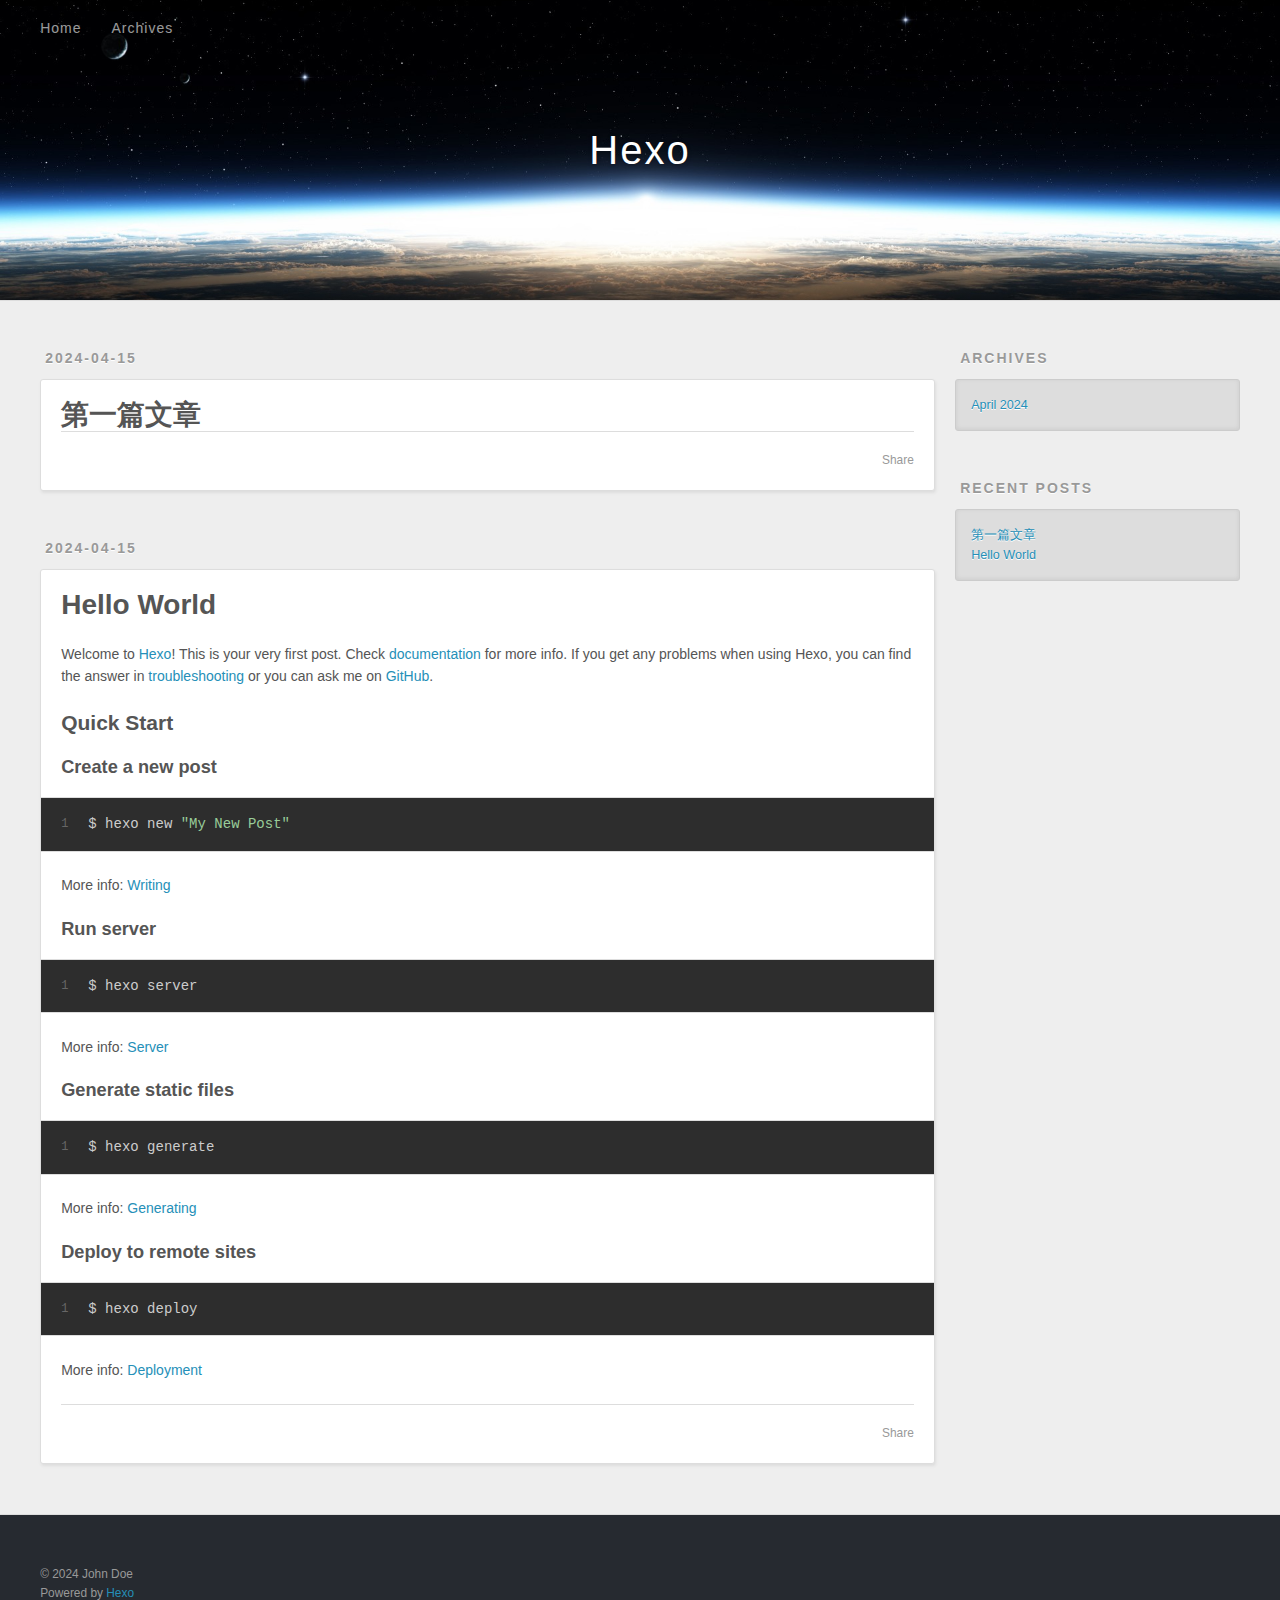
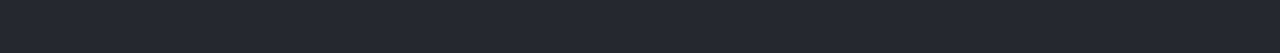
==== index.html @ 7eb1e39f "Site updated: 2024-04-15 17:04:10" ====
<!DOCTYPE html>
<html>
<head>
  <meta charset="utf-8">
  
  
  <title>Hexo</title>
  <meta name="viewport" content="width=device-width, initial-scale=1, shrink-to-fit=no">
  <meta property="og:type" content="website">
<meta property="og:title" content="Hexo">
<meta property="og:url" content="http://example.com/index.html">
<meta property="og:site_name" content="Hexo">
<meta property="og:locale" content="en_US">
<meta property="article:author" content="John Doe">
<meta name="twitter:card" content="summary">
  
    <link rel="alternate" href="/atom.xml" title="Hexo" type="application/atom+xml">
  
  
    <link rel="shortcut icon" href="/favicon.png">
  
  
  
<link rel="stylesheet" href="/css/style.css">

  
    
<link rel="stylesheet" href="/fancybox/jquery.fancybox.min.css">

  
  
<meta name="generator" content="Hexo 7.1.1"></head>

<body>
  <div id="container">
    <div id="wrap">
      <header id="header">
  <div id="banner"></div>
  <div id="header-outer" class="outer">
    <div id="header-title" class="inner">
      <h1 id="logo-wrap">
        <a href="/" id="logo">Hexo</a>
      </h1>
      
    </div>
    <div id="header-inner" class="inner">
      <nav id="main-nav">
        <a id="main-nav-toggle" class="nav-icon"><span class="fa fa-bars"></span></a>
        
          <a class="main-nav-link" href="/">Home</a>
        
          <a class="main-nav-link" href="/archives">Archives</a>
        
      </nav>
      <nav id="sub-nav">
        
        
          <a class="nav-icon" href="/atom.xml" title="RSS Feed"><span class="fa fa-rss"></span></a>
        
        <a class="nav-icon nav-search-btn" title="Search"><span class="fa fa-search"></span></a>
      </nav>
      <div id="search-form-wrap">
        <form action="//google.com/search" method="get" accept-charset="UTF-8" class="search-form"><input type="search" name="q" class="search-form-input" placeholder="Search"><button type="submit" class="search-form-submit">&#xF002;</button><input type="hidden" name="sitesearch" value="http://example.com"></form>
      </div>
    </div>
  </div>
</header>

      <div class="outer">
        <section id="main">
  
    <article id="post-第一篇文章" class="h-entry article article-type-post" itemprop="blogPost" itemscope itemtype="https://schema.org/BlogPosting">
  <div class="article-meta">
    <a href="/2024/04/15/%E7%AC%AC%E4%B8%80%E7%AF%87%E6%96%87%E7%AB%A0/" class="article-date">
  <time class="dt-published" datetime="2024-04-15T08:50:48.000Z" itemprop="datePublished">2024-04-15</time>
</a>
    
  </div>
  <div class="article-inner">
    
    
      <header class="article-header">
        
  
    <h1 itemprop="name">
      <a class="p-name article-title" href="/2024/04/15/%E7%AC%AC%E4%B8%80%E7%AF%87%E6%96%87%E7%AB%A0/">第一篇文章</a>
    </h1>
  

      </header>
    
    <div class="e-content article-entry" itemprop="articleBody">
      
        
      
    </div>
    <footer class="article-footer">
      <a data-url="http://example.com/2024/04/15/%E7%AC%AC%E4%B8%80%E7%AF%87%E6%96%87%E7%AB%A0/" data-id="clv0ptgi500008gb9elfgejku" data-title="第一篇文章" class="article-share-link"><span class="fa fa-share">Share</span></a>
      
      
      
    </footer>
  </div>
  
</article>



  
    <article id="post-hello-world" class="h-entry article article-type-post" itemprop="blogPost" itemscope itemtype="https://schema.org/BlogPosting">
  <div class="article-meta">
    <a href="/2024/04/15/hello-world/" class="article-date">
  <time class="dt-published" datetime="2024-04-15T08:32:44.355Z" itemprop="datePublished">2024-04-15</time>
</a>
    
  </div>
  <div class="article-inner">
    
    
      <header class="article-header">
        
  
    <h1 itemprop="name">
      <a class="p-name article-title" href="/2024/04/15/hello-world/">Hello World</a>
    </h1>
  

      </header>
    
    <div class="e-content article-entry" itemprop="articleBody">
      
        <p>Welcome to <a target="_blank" rel="noopener" href="https://hexo.io/">Hexo</a>! This is your very first post. Check <a target="_blank" rel="noopener" href="https://hexo.io/docs/">documentation</a> for more info. If you get any problems when using Hexo, you can find the answer in <a target="_blank" rel="noopener" href="https://hexo.io/docs/troubleshooting.html">troubleshooting</a> or you can ask me on <a target="_blank" rel="noopener" href="https://github.com/hexojs/hexo/issues">GitHub</a>.</p>
<h2 id="Quick-Start"><a href="#Quick-Start" class="headerlink" title="Quick Start"></a>Quick Start</h2><h3 id="Create-a-new-post"><a href="#Create-a-new-post" class="headerlink" title="Create a new post"></a>Create a new post</h3><figure class="highlight bash"><table><tr><td class="gutter"><pre><span class="line">1</span><br></pre></td><td class="code"><pre><span class="line">$ hexo new <span class="string">&quot;My New Post&quot;</span></span><br></pre></td></tr></table></figure>

<p>More info: <a target="_blank" rel="noopener" href="https://hexo.io/docs/writing.html">Writing</a></p>
<h3 id="Run-server"><a href="#Run-server" class="headerlink" title="Run server"></a>Run server</h3><figure class="highlight bash"><table><tr><td class="gutter"><pre><span class="line">1</span><br></pre></td><td class="code"><pre><span class="line">$ hexo server</span><br></pre></td></tr></table></figure>

<p>More info: <a target="_blank" rel="noopener" href="https://hexo.io/docs/server.html">Server</a></p>
<h3 id="Generate-static-files"><a href="#Generate-static-files" class="headerlink" title="Generate static files"></a>Generate static files</h3><figure class="highlight bash"><table><tr><td class="gutter"><pre><span class="line">1</span><br></pre></td><td class="code"><pre><span class="line">$ hexo generate</span><br></pre></td></tr></table></figure>

<p>More info: <a target="_blank" rel="noopener" href="https://hexo.io/docs/generating.html">Generating</a></p>
<h3 id="Deploy-to-remote-sites"><a href="#Deploy-to-remote-sites" class="headerlink" title="Deploy to remote sites"></a>Deploy to remote sites</h3><figure class="highlight bash"><table><tr><td class="gutter"><pre><span class="line">1</span><br></pre></td><td class="code"><pre><span class="line">$ hexo deploy</span><br></pre></td></tr></table></figure>

<p>More info: <a target="_blank" rel="noopener" href="https://hexo.io/docs/one-command-deployment.html">Deployment</a></p>

      
    </div>
    <footer class="article-footer">
      <a data-url="http://example.com/2024/04/15/hello-world/" data-id="clv0p9w150000uob9aeog7b6u" data-title="Hello World" class="article-share-link"><span class="fa fa-share">Share</span></a>
      
      
      
    </footer>
  </div>
  
</article>



  


</section>
        
          <aside id="sidebar">
  
    

  
    

  
    
  
    
  <div class="widget-wrap">
    <h3 class="widget-title">Archives</h3>
    <div class="widget">
      <ul class="archive-list"><li class="archive-list-item"><a class="archive-list-link" href="/archives/2024/04/">April 2024</a></li></ul>
    </div>
  </div>


  
    
  <div class="widget-wrap">
    <h3 class="widget-title">Recent Posts</h3>
    <div class="widget">
      <ul>
        
          <li>
            <a href="/2024/04/15/%E7%AC%AC%E4%B8%80%E7%AF%87%E6%96%87%E7%AB%A0/">第一篇文章</a>
          </li>
        
          <li>
            <a href="/2024/04/15/hello-world/">Hello World</a>
          </li>
        
      </ul>
    </div>
  </div>

  
</aside>
        
      </div>
      <footer id="footer">
  
  <div class="outer">
    <div id="footer-info" class="inner">
      
      &copy; 2024 John Doe<br>
      Powered by <a href="https://hexo.io/" target="_blank">Hexo</a>
    </div>
  </div>
</footer>

    </div>
    <nav id="mobile-nav">
  
    <a href="/" class="mobile-nav-link">Home</a>
  
    <a href="/archives" class="mobile-nav-link">Archives</a>
  
</nav>
    


<script src="/js/jquery-3.6.4.min.js"></script>



  
<script src="/fancybox/jquery.fancybox.min.js"></script>




<script src="/js/script.js"></script>





  </div>
</body>
</html>
---- css/style.css ----
body {
  width: 100%;
}
body:before,
body:after {
  content: "";
  display: table;
}
body:after {
  clear: both;
}
html,
body,
div,
span,
applet,
object,
iframe,
h1,
h2,
h3,
h4,
h5,
h6,
p,
blockquote,
pre,
a,
abbr,
acronym,
address,
big,
cite,
code,
del,
dfn,
em,
img,
ins,
kbd,
q,
s,
samp,
small,
strike,
strong,
sub,
sup,
tt,
var,
dl,
dt,
dd,
ol,
ul,
li,
fieldset,
form,
label,
legend,
table,
caption,
tbody,
tfoot,
thead,
tr,
th,
td {
  margin: 0;
  padding: 0;
  border: 0;
  outline: 0;
  font-weight: inherit;
  font-style: inherit;
  font-family: inherit;
  font-size: 100%;
  vertical-align: baseline;
}
body {
  line-height: 1;
  color: #000;
  background: #fff;
}
ol,
ul {
  list-style: none;
}
table {
  border-collapse: separate;
  border-spacing: 0;
  vertical-align: middle;
}
caption,
th,
td {
  text-align: left;
  font-weight: normal;
  vertical-align: middle;
}
a img {
  border: none;
}
input,
button {
  margin: 0;
  padding: 0;
}
input::-moz-focus-inner,
button::-moz-focus-inner {
  border: 0;
  padding: 0;
}
html,
body,
#container {
  height: 100%;
}
body {
  background: #eee;
  font: 14px -apple-system, BlinkMacSystemFont, "Segoe UI", "Roboto", "Oxygen", "Ubuntu", "Cantarell", "Fira Sans", "Droid Sans", "Helvetica Neue", sans-serif;
  -webkit-text-size-adjust: 100%;
}
.outer {
  max-width: 1220px;
  margin: 0 auto;
  padding: 0 20px;
}
.outer:before,
.outer:after {
  content: "";
  display: table;
}
.outer:after {
  clear: both;
}
.inner {
  display: inline;
  float: left;
  width: 98.33333333333333%;
  margin: 0 0.833333333333333%;
}
.left,
.alignleft {
  float: left;
}
.right,
.alignright {
  float: right;
}
.clear {
  clear: both;
}
#container {
  position: relative;
}
.mobile-nav-on {
  overflow: hidden;
}
#wrap {
  height: 100%;
  width: 100%;
  position: absolute;
  top: 0;
  left: 0;
  -webkit-transition: 0.2s ease-out;
  -moz-transition: 0.2s ease-out;
  -ms-transition: 0.2s ease-out;
  transition: 0.2s ease-out;
  z-index: 1;
  background: #eee;
}
.mobile-nav-on #wrap {
  left: 280px;
}
@media screen and (min-width: 768px) {
  #main {
    display: inline;
    float: left;
    width: 73.33333333333333%;
    margin: 0 0.833333333333333%;
  }
}
.article-date,
.article-category-link,
.archive-year,
.widget-title {
  text-decoration: none;
  text-transform: uppercase;
  letter-spacing: 2px;
  color: #999;
  margin-bottom: 1em;
  margin-left: 5px;
  line-height: 1em;
  text-shadow: 0 1px #fff;
  font-weight: bold;
}
.article-inner,
.archive-article-inner {
  background: #fff;
  -webkit-box-shadow: 1px 2px 3px #ddd;
  box-shadow: 1px 2px 3px #ddd;
  border: 1px solid #ddd;
  border-radius: 3px;
}
.article-entry h1,
.widget h1 {
  font-size: 2em;
}
.article-entry h2,
.widget h2 {
  font-size: 1.5em;
}
.article-entry h3,
.widget h3 {
  font-size: 1.3em;
}
.article-entry h4,
.widget h4 {
  font-size: 1.2em;
}
.article-entry h5,
.widget h5 {
  font-size: 1em;
}
.article-entry h6,
.widget h6 {
  font-size: 1em;
  color: #999;
}
.article-entry hr,
.widget hr {
  border: 1px dashed #ddd;
}
.article-entry strong,
.widget strong {
  font-weight: bold;
}
.article-entry em,
.widget em,
.article-entry cite,
.widget cite {
  font-style: italic;
}
.article-entry sup,
.widget sup,
.article-entry sub,
.widget sub {
  font-size: 0.75em;
  line-height: 0;
  position: relative;
  vertical-align: baseline;
}
.article-entry sup,
.widget sup {
  top: -0.5em;
}
.article-entry sub,
.widget sub {
  bottom: -0.2em;
}
.article-entry small,
.widget small {
  font-size: 0.85em;
}
.article-entry acronym,
.widget acronym,
.article-entry abbr,
.widget abbr {
  border-bottom: 1px dotted;
}
.article-entry ul,
.widget ul,
.article-entry ol,
.widget ol,
.article-entry dl,
.widget dl {
  margin: 0 20px;
  line-height: 1.6em;
}
.article-entry ul ul,
.widget ul ul,
.article-entry ol ul,
.widget ol ul,
.article-entry ul ol,
.widget ul ol,
.article-entry ol ol,
.widget ol ol {
  margin-top: 0;
  margin-bottom: 0;
}
.article-entry ul,
.widget ul {
  list-style: disc;
}
.article-entry ol,
.widget ol {
  list-style: decimal;
}
.article-entry dt,
.widget dt {
  font-weight: bold;
}
#header {
  height: 300px;
  position: relative;
  border-bottom: 1px solid #ddd;
}
#header:before,
#header:after {
  content: "";
  position: absolute;
  left: 0;
  right: 0;
  height: 40px;
}
#header:before {
  top: 0;
  background: -webkit-linear-gradient(rgba(0,0,0,0.2), transparent);
  background: -moz-linear-gradient(rgba(0,0,0,0.2), transparent);
  background: -ms-linear-gradient(rgba(0,0,0,0.2), transparent);
  background: linear-gradient(rgba(0,0,0,0.2), transparent);
}
#header:after {
  bottom: 0;
  background: -webkit-linear-gradient(transparent, rgba(0,0,0,0.2));
  background: -moz-linear-gradient(transparent, rgba(0,0,0,0.2));
  background: -ms-linear-gradient(transparent, rgba(0,0,0,0.2));
  background: linear-gradient(transparent, rgba(0,0,0,0.2));
}
#header-outer {
  height: 100%;
  position: relative;
}
#header-inner {
  position: relative;
  overflow: hidden;
}
#banner {
  position: absolute;
  top: 0;
  left: 0;
  width: 100%;
  height: 100%;
  background: url("images/banner.jpg") center #000;
  background-size: cover;
  z-index: -1;
}
#header-title {
  text-align: center;
  height: 40px;
  position: absolute;
  top: 50%;
  left: 0;
  margin-top: -20px;
}
#logo,
#subtitle {
  text-decoration: none;
  color: #fff;
  font-weight: 300;
  text-shadow: 0 1px 4px rgba(0,0,0,0.3);
}
#logo {
  font-size: 40px;
  line-height: 40px;
  letter-spacing: 2px;
}
#subtitle {
  font-size: 16px;
  line-height: 16px;
  letter-spacing: 1px;
}
#subtitle-wrap {
  margin-top: 16px;
}
#main-nav {
  float: left;
  margin-left: -15px;
}
.nav-icon,
.main-nav-link {
  float: left;
  color: #fff;
  opacity: 0.6;
  text-decoration: none;
  text-shadow: 0 1px rgba(0,0,0,0.2);
  -webkit-transition: opacity 0.2s;
  -moz-transition: opacity 0.2s;
  -ms-transition: opacity 0.2s;
  transition: opacity 0.2s;
  display: block;
  padding: 20px 15px;
}
.nav-icon:hover,
.main-nav-link:hover {
  opacity: 1;
}
.nav-icon {
  text-align: center;
  font-size: 14px;
  width: 14px;
  height: 14px;
  padding: 20px 15px;
  position: relative;
  cursor: pointer;
}
.main-nav-link {
  font-weight: 300;
  letter-spacing: 1px;
}
@media screen and (max-width: 479px) {
  .main-nav-link {
    display: none;
  }
}
#main-nav-toggle {
  display: none;
}
@media screen and (max-width: 479px) {
  #main-nav-toggle {
    display: block;
  }
}
#sub-nav {
  float: right;
  margin-right: -15px;
}
#search-form-wrap {
  position: absolute;
  top: 15px;
  width: 150px;
  height: 30px;
  right: -150px;
  opacity: 0;
  -webkit-transition: 0.2s ease-out;
  -moz-transition: 0.2s ease-out;
  -ms-transition: 0.2s ease-out;
  transition: 0.2s ease-out;
}
#search-form-wrap.on {
  opacity: 1;
  right: 0;
}
@media screen and (max-width: 479px) {
  #search-form-wrap {
    width: 100%;
    right: -100%;
  }
}
.search-form {
  position: absolute;
  top: 0;
  left: 0;
  right: 0;
  background: #fff;
  padding: 5px 15px;
  border-radius: 15px;
  -webkit-box-shadow: 0 0 10px rgba(0,0,0,0.3);
  box-shadow: 0 0 10px rgba(0,0,0,0.3);
}
.search-form-input {
  border: none;
  background: none;
  color: #555;
  width: 100%;
  font: 13px -apple-system, BlinkMacSystemFont, "Segoe UI", "Roboto", "Oxygen", "Ubuntu", "Cantarell", "Fira Sans", "Droid Sans", "Helvetica Neue", sans-serif;
  outline: none;
}
.search-form-input::-webkit-search-results-decoration,
.search-form-input::-webkit-search-cancel-button {
  -webkit-appearance: none;
}
.search-form-submit {
  position: absolute;
  top: 50%;
  right: 10px;
  margin-top: -7px;
  font: 13px ForkAwesome;
  border: none;
  background: none;
  color: #bbb;
  cursor: pointer;
}
.search-form-submit:hover,
.search-form-submit:focus {
  color: #777;
}
.article {
  margin: 50px 0;
}
.article-inner {
  overflow: hidden;
}
.article-meta:before,
.article-meta:after {
  content: "";
  display: table;
}
.article-meta:after {
  clear: both;
}
.article-date {
  float: left;
}
.article-category {
  float: left;
  line-height: 1em;
  color: #ccc;
  text-shadow: 0 1px #fff;
  margin-left: 8px;
}
.article-category:before {
  content: "\2022";
}
.article-category-link {
  margin: 0 12px 1em;
}
.article-header {
  padding: 20px 20px 0;
}
.article-title {
  text-decoration: none;
  font-size: 2em;
  font-weight: bold;
  color: #555;
  line-height: 1.1em;
  -webkit-transition: color 0.2s;
  -moz-transition: color 0.2s;
  -ms-transition: color 0.2s;
  transition: color 0.2s;
}
a.article-title:hover {
  color: #258fb8;
}
.article-entry {
  color: #555;
  padding: 0 20px;
}
.article-entry:before,
.article-entry:after {
  content: "";
  display: table;
}
.article-entry:after {
  clear: both;
}
.article-entry p,
.article-entry table {
  line-height: 1.6em;
  margin: 1.6em 0;
}
.article-entry h1,
.article-entry h2,
.article-entry h3,
.article-entry h4,
.article-entry h5,
.article-entry h6 {
  font-weight: bold;
}
.article-entry h1,
.article-entry h2,
.article-entry h3,
.article-entry h4,
.article-entry h5,
.article-entry h6 {
  line-height: 1.1em;
  margin: 1.1em 0;
}
.article-entry a {
  color: #258fb8;
  text-decoration: none;
}
.article-entry a:hover {
  text-decoration: underline;
}
.article-entry ul,
.article-entry ol,
.article-entry dl {
  margin-top: 1.6em;
  margin-bottom: 1.6em;
}
.article-entry img,
.article-entry video {
  max-width: 100%;
  height: auto;
  display: block;
  margin: auto;
}
.article-entry iframe {
  border: none;
}
.article-entry table {
  width: 100%;
  border-collapse: collapse;
  border-spacing: 0;
}
.article-entry th {
  font-weight: bold;
  border-bottom: 3px solid #ddd;
  padding-bottom: 0.5em;
}
.article-entry td {
  border-bottom: 1px solid #ddd;
  padding: 10px 0;
}
.article-entry blockquote {
  font-family: Georgia, "Times New Roman", serif;
  margin: 1.6em 20px;
  text-align: center;
}
.article-entry blockquote footer {
  font-size: 14px;
  margin: 1.6em 0;
  font-family: -apple-system, BlinkMacSystemFont, "Segoe UI", "Roboto", "Oxygen", "Ubuntu", "Cantarell", "Fira Sans", "Droid Sans", "Helvetica Neue", sans-serif;
}
.article-entry blockquote footer cite:before {
  content: "—";
  padding: 0 0.5em;
}
.article-entry .pullquote {
  text-align: left;
  width: 45%;
  margin: 0;
}
.article-entry .pullquote.left {
  margin-left: 0.5em;
  margin-right: 1em;
}
.article-entry .pullquote.right {
  margin-right: 0.5em;
  margin-left: 1em;
}
.article-entry .caption {
  color: #999;
  display: block;
  font-size: 0.9em;
  margin-top: 0.5em;
  position: relative;
  text-align: center;
}
.article-entry .video-container {
  position: relative;
  padding-top: 56.25%;
  height: 0;
  overflow: hidden;
}
.article-entry .video-container iframe,
.article-entry .video-container object,
.article-entry .video-container embed {
  position: absolute;
  top: 0;
  left: 0;
  width: 100%;
  height: 100%;
  margin-top: 0;
}
.article-more-link a {
  display: inline-block;
  line-height: 1em;
  padding: 6px 15px;
  border-radius: 15px;
  background: #eee;
  color: #999;
  text-shadow: 0 1px #fff;
  text-decoration: none;
}
.article-more-link a:hover {
  background: #258fb8;
  color: #fff;
  text-decoration: none;
  text-shadow: 0 1px #1e7293;
}
.article-footer {
  font-size: 0.85em;
  line-height: 1.6em;
  border-top: 1px solid #ddd;
  padding-top: 1.6em;
  margin: 0 20px 20px;
}
.article-footer:before,
.article-footer:after {
  content: "";
  display: table;
}
.article-footer:after {
  clear: both;
}
.article-footer a {
  color: #999;
  text-decoration: none;
}
.article-footer a:hover {
  color: #555;
}
.article-tag-list-item {
  float: left;
  margin-right: 10px;
}
.article-tag-list-link:before {
  content: "#";
}
.article-comment-link {
  float: right;
}
.article-comment-link:before {
  padding-right: 8px;
}
.article-share-link {
  cursor: pointer;
  float: right;
  margin-left: 20px;
}
.article-share-link:before {
  padding-right: 6px;
}
#article-nav {
  position: relative;
}
#article-nav:before,
#article-nav:after {
  content: "";
  display: table;
}
#article-nav:after {
  clear: both;
}
@media screen and (min-width: 768px) {
  #article-nav {
    margin: 50px 0;
  }
  #article-nav:before {
    width: 8px;
    height: 8px;
    position: absolute;
    top: 50%;
    left: 50%;
    margin-top: -4px;
    margin-left: -4px;
    content: "";
    border-radius: 50%;
    background: #ddd;
    -webkit-box-shadow: 0 1px 2px #fff;
    box-shadow: 0 1px 2px #fff;
  }
}
.article-nav-link-wrap {
  text-decoration: none;
  text-shadow: 0 1px #fff;
  color: #999;
  -webkit-box-sizing: border-box;
  -moz-box-sizing: border-box;
  box-sizing: border-box;
  margin-top: 50px;
  text-align: center;
  display: block;
}
.article-nav-link-wrap:hover {
  color: #555;
}
@media screen and (min-width: 768px) {
  .article-nav-link-wrap {
    width: 50%;
    margin-top: 0;
  }
}
@media screen and (min-width: 768px) {
  #article-nav-newer {
    float: left;
    text-align: right;
    padding-right: 20px;
  }
}
@media screen and (min-width: 768px) {
  #article-nav-older {
    float: right;
    text-align: left;
    padding-left: 20px;
  }
}
.article-nav-caption {
  text-transform: uppercase;
  letter-spacing: 2px;
  color: #ddd;
  line-height: 1em;
  font-weight: bold;
}
#article-nav-newer .article-nav-caption {
  margin-right: -2px;
}
.article-nav-title {
  font-size: 0.85em;
  line-height: 1.6em;
  margin-top: 0.5em;
}
.article-share-box {
  position: absolute;
  display: none;
  background: #fff;
  -webkit-box-shadow: 1px 2px 10px rgba(0,0,0,0.2);
  box-shadow: 1px 2px 10px rgba(0,0,0,0.2);
  border-radius: 3px;
  margin-left: -145px;
  overflow: hidden;
  z-index: 1;
}
.article-share-box.on {
  display: block;
}
.article-share-input {
  width: 100%;
  background: none;
  -webkit-box-sizing: border-box;
  -moz-box-sizing: border-box;
  box-sizing: border-box;
  font: 14px -apple-system, BlinkMacSystemFont, "Segoe UI", "Roboto", "Oxygen", "Ubuntu", "Cantarell", "Fira Sans", "Droid Sans", "Helvetica Neue", sans-serif;
  padding: 0 15px;
  color: #555;
  outline: none;
  border: 1px solid #ddd;
  border-radius: 3px 3px 0 0;
  height: 36px;
  line-height: 36px;
}
.article-share-links {
  background: #eee;
}
.article-share-links:before,
.article-share-links:after {
  content: "";
  display: table;
}
.article-share-links:after {
  clear: both;
}
.article-share-twitter,
.article-share-facebook,
.article-share-pinterest,
.article-share-linkedin {
  width: 50px;
  height: 36px;
  display: block;
  float: left;
  position: relative;
  color: #999;
  text-shadow: 0 1px #fff;
}
.article-share-twitter:before,
.article-share-facebook:before,
.article-share-pinterest:before,
.article-share-linkedin:before {
  font-size: 20px;
  width: 20px;
  height: 20px;
  position: absolute;
  top: 50%;
  left: 50%;
  margin-top: -10px;
  margin-left: -10px;
  text-align: center;
}
.article-share-twitter:hover,
.article-share-facebook:hover,
.article-share-pinterest:hover,
.article-share-linkedin:hover {
  color: #fff;
}
.article-share-twitter:hover {
  background: #00aced;
  text-shadow: 0 1px #008abe;
}
.article-share-facebook:hover {
  background: #3b5998;
  text-shadow: 0 1px #2f477a;
}
.article-share-pinterest:hover {
  background: #cb2027;
  text-shadow: 0 1px #a21a1f;
}
.article-share-linkedin:hover {
  background: #0077b5;
  text-shadow: 0 1px #005f91;
}
.article-gallery {
  background: #000;
  position: relative;
}
.article-gallery-photos {
  position: relative;
  overflow: hidden;
}
.article-gallery-img {
  display: none;
  max-width: 100%;
}
.article-gallery-img:first-child {
  display: block;
}
.article-gallery-img.loaded {
  position: absolute;
  display: block;
}
.article-gallery-img img {
  display: block;
  max-width: 100%;
  margin: 0 auto;
}
#comments {
  background: #fff;
  -webkit-box-shadow: 1px 2px 3px #ddd;
  box-shadow: 1px 2px 3px #ddd;
  padding: 20px;
  border: 1px solid #ddd;
  border-radius: 3px;
  margin: 50px 0;
}
#comments a {
  color: #258fb8;
}
.archives-wrap {
  margin: 50px 0;
}
.archives:before,
.archives:after {
  content: "";
  display: table;
}
.archives:after {
  clear: both;
}
.archive-year-wrap {
  margin-bottom: 1em;
}
.archives {
  -webkit-column-gap: 10px;
  -moz-column-gap: 10px;
  column-gap: 10px;
}
@media screen and (min-width: 480px) and (max-width: 767px) {
  .archives {
    -webkit-column-count: 2;
    -moz-column-count: 2;
    column-count: 2;
  }
}
@media screen and (min-width: 768px) {
  .archives {
    -webkit-column-count: 3;
    -moz-column-count: 3;
    column-count: 3;
  }
}
.archive-article {
  -webkit-column-break-inside: avoid;
  page-break-inside: avoid;
  overflow: hidden;
  break-inside: avoid-column;
}
.archive-article-inner {
  padding: 10px;
  margin-bottom: 15px;
}
.archive-article-title {
  text-decoration: none;
  font-weight: bold;
  color: #555;
  -webkit-transition: color 0.2s;
  -moz-transition: color 0.2s;
  -ms-transition: color 0.2s;
  transition: color 0.2s;
  line-height: 1.6em;
}
.archive-article-title:hover {
  color: #258fb8;
}
.archive-article-footer {
  margin-top: 1em;
}
.archive-article-date {
  color: #999;
  text-decoration: none;
  font-size: 0.85em;
  line-height: 1em;
  margin-bottom: 0.5em;
  display: block;
}
#page-nav {
  margin: 50px auto;
  background: #fff;
  -webkit-box-shadow: 1px 2px 3px #ddd;
  box-shadow: 1px 2px 3px #ddd;
  border: 1px solid #ddd;
  border-radius: 3px;
  text-align: center;
  color: #999;
  overflow: hidden;
}
#page-nav:before,
#page-nav:after {
  content: "";
  display: table;
}
#page-nav:after {
  clear: both;
}
#page-nav a,
#page-nav span {
  padding: 10px 20px;
  line-height: 1;
  height: 2ex;
}
#page-nav a {
  color: #999;
  text-decoration: none;
}
#page-nav a:hover {
  background: #999;
  color: #fff;
}
#page-nav .prev {
  float: left;
}
#page-nav .next {
  float: right;
}
#page-nav .page-number {
  display: inline-block;
}
@media screen and (max-width: 479px) {
  #page-nav .page-number {
    display: none;
  }
}
#page-nav .current {
  color: #555;
  font-weight: bold;
}
#page-nav .space {
  color: #ddd;
}
#footer {
  background: #262a30;
  padding: 50px 0;
  border-top: 1px solid #ddd;
  color: #999;
}
#footer a {
  color: #258fb8;
  text-decoration: none;
}
#footer a:hover {
  text-decoration: underline;
}
#footer-info {
  line-height: 1.6em;
  font-size: 0.85em;
}
.article-entry pre,
.article-entry .highlight {
  background: #2d2d2d;
  margin: 0 -20px;
  padding: 15px 20px;
  border-style: solid;
  border-color: #ddd;
  border-width: 1px 0;
  overflow: auto;
  color: #ccc;
  line-height: 22.400000000000002px;
}
.article-entry .highlight .gutter pre,
.article-entry .gist .gist-file .gist-data .line-numbers {
  color: #666;
  font-size: 0.85em;
}
.article-entry pre,
.article-entry code {
  font-family: "Source Code Pro", Consolas, Monaco, Menlo, Consolas, monospace;
}
.article-entry code {
  background: #eee;
  text-shadow: 0 1px #fff;
  padding: 0 0.3em;
}
.article-entry pre code {
  background: none;
  text-shadow: none;
  padding: 0;
}
.article-entry .highlight pre {
  border: none;
  margin: 0;
  padding: 0;
}
.article-entry .highlight table {
  margin: 0;
  width: auto;
}
.article-entry .highlight td {
  border: none;
  padding: 0;
}
.article-entry .highlight figcaption {
  font-size: 0.85em;
  color: #999;
  line-height: 1em;
  margin-bottom: 1em;
}
.article-entry .highlight figcaption:before,
.article-entry .highlight figcaption:after {
  content: "";
  display: table;
}
.article-entry .highlight figcaption:after {
  clear: both;
}
.article-entry .highlight figcaption a {
  float: right;
}
.article-entry .highlight .gutter {
  -moz-user-select: none;
  -ms-user-select: none;
  -webkit-user-select: none;
  -webkit-user-select: none;
  -moz-user-select: none;
  -ms-user-select: none;
  user-select: none;
}
.article-entry .highlight .gutter pre {
  text-align: right;
  padding-right: 20px;
}
.article-entry .highlight .line {
  height: 22.400000000000002px;
}
.article-entry .highlight .line.marked {
  background: #515151;
}
.article-entry .gist {
  margin: 0 -20px;
  border-style: solid;
  border-color: #ddd;
  border-width: 1px 0;
  background: #2d2d2d;
  padding: 15px 20px 15px 0;
}
.article-entry .gist .gist-file {
  border: none;
  font-family: "Source Code Pro", Consolas, Monaco, Menlo, Consolas, monospace;
  margin: 0;
}
.article-entry .gist .gist-file .gist-data {
  background: none;
  border: none;
}
.article-entry .gist .gist-file .gist-data .line-numbers {
  background: none;
  border: none;
  padding: 0 20px 0 0;
}
.article-entry .gist .gist-file .gist-data .line-data {
  padding: 0 !important;
}
.article-entry .gist .gist-file .highlight {
  margin: 0;
  padding: 0;
  border: none;
}
.article-entry .gist .gist-file .gist-meta {
  background: #2d2d2d;
  color: #999;
  font: 0.85em -apple-system, BlinkMacSystemFont, "Segoe UI", "Roboto", "Oxygen", "Ubuntu", "Cantarell", "Fira Sans", "Droid Sans", "Helvetica Neue", sans-serif;
  text-shadow: 0 0;
  padding: 0;
  margin-top: 1em;
  margin-left: 20px;
}
.article-entry .gist .gist-file .gist-meta a {
  color: #258fb8;
  font-weight: normal;
}
.article-entry .gist .gist-file .gist-meta a:hover {
  text-decoration: underline;
}
pre .comment,
pre .title {
  color: #999;
}
pre .variable,
pre .attribute,
pre .tag,
pre .regexp,
pre .ruby .constant,
pre .xml .tag .title,
pre .xml .pi,
pre .xml .doctype,
pre .html .doctype,
pre .css .id,
pre .css .class,
pre .css .pseudo {
  color: #f2777a;
}
pre .number,
pre .preprocessor,
pre .built_in,
pre .literal,
pre .params,
pre .constant {
  color: #f99157;
}
pre .class,
pre .ruby .class .title,
pre .css .rules .attribute {
  color: #9c9;
}
pre .string,
pre .value,
pre .inheritance,
pre .header,
pre .ruby .symbol,
pre .xml .cdata {
  color: #9c9;
}
pre .css .hexcolor {
  color: #6cc;
}
pre .function,
pre .python .decorator,
pre .python .title,
pre .ruby .function .title,
pre .ruby .title .keyword,
pre .perl .sub,
pre .javascript .title,
pre .coffeescript .title {
  color: #69c;
}
pre .keyword,
pre .javascript .function {
  color: #c9c;
}
@media screen and (max-width: 479px) {
  #mobile-nav {
    position: absolute;
    top: 0;
    left: 0;
    width: 280px;
    height: 100%;
    background: #191919;
    border-right: 1px solid #fff;
  }
}
@media screen and (max-width: 479px) {
  .mobile-nav-link {
    display: block;
    color: #999;
    text-decoration: none;
    padding: 15px 20px;
    font-weight: bold;
  }
  .mobile-nav-link:hover {
    color: #fff;
  }
}
@media screen and (min-width: 768px) {
  #sidebar {
    display: inline;
    float: left;
    width: 23.333333333333332%;
    margin: 0 0.833333333333333%;
  }
}
.widget-wrap {
  margin: 50px 0;
}
.widget {
  color: #777;
  text-shadow: 0 1px #fff;
  background: #ddd;
  -webkit-box-shadow: 0 -1px 4px #ccc inset;
  box-shadow: 0 -1px 4px #ccc inset;
  border: 1px solid #ccc;
  padding: 15px;
  border-radius: 3px;
}
.widget a {
  color: #258fb8;
  text-decoration: none;
}
.widget a:hover {
  text-decoration: underline;
}
.widget ul ul,
.widget ol ul,
.widget dl ul,
.widget ul ol,
.widget ol ol,
.widget dl ol,
.widget ul dl,
.widget ol dl,
.widget dl dl {
  margin-left: 15px;
  list-style: disc;
}
.widget {
  line-height: 1.6em;
  word-wrap: break-word;
  font-size: 0.9em;
}
.widget ul,
.widget ol {
  list-style: none;
  margin: 0;
}
.widget ul ul,
.widget ol ul,
.widget ul ol,
.widget ol ol {
  margin: 0 20px;
}
.widget ul ul,
.widget ol ul {
  list-style: disc;
}
.widget ul ol,
.widget ol ol {
  list-style: decimal;
}
.category-list-count,
.tag-list-count,
.archive-list-count {
  padding-left: 5px;
  color: #999;
  font-size: 0.85em;
}
.category-list-count:before,
.tag-list-count:before,
.archive-list-count:before {
  content: "(";
}
.category-list-count:after,
.tag-list-count:after,
.archive-list-count:after {
  content: ")";
}
.tagcloud a {
  margin-right: 5px;
  display: inline-block;
}
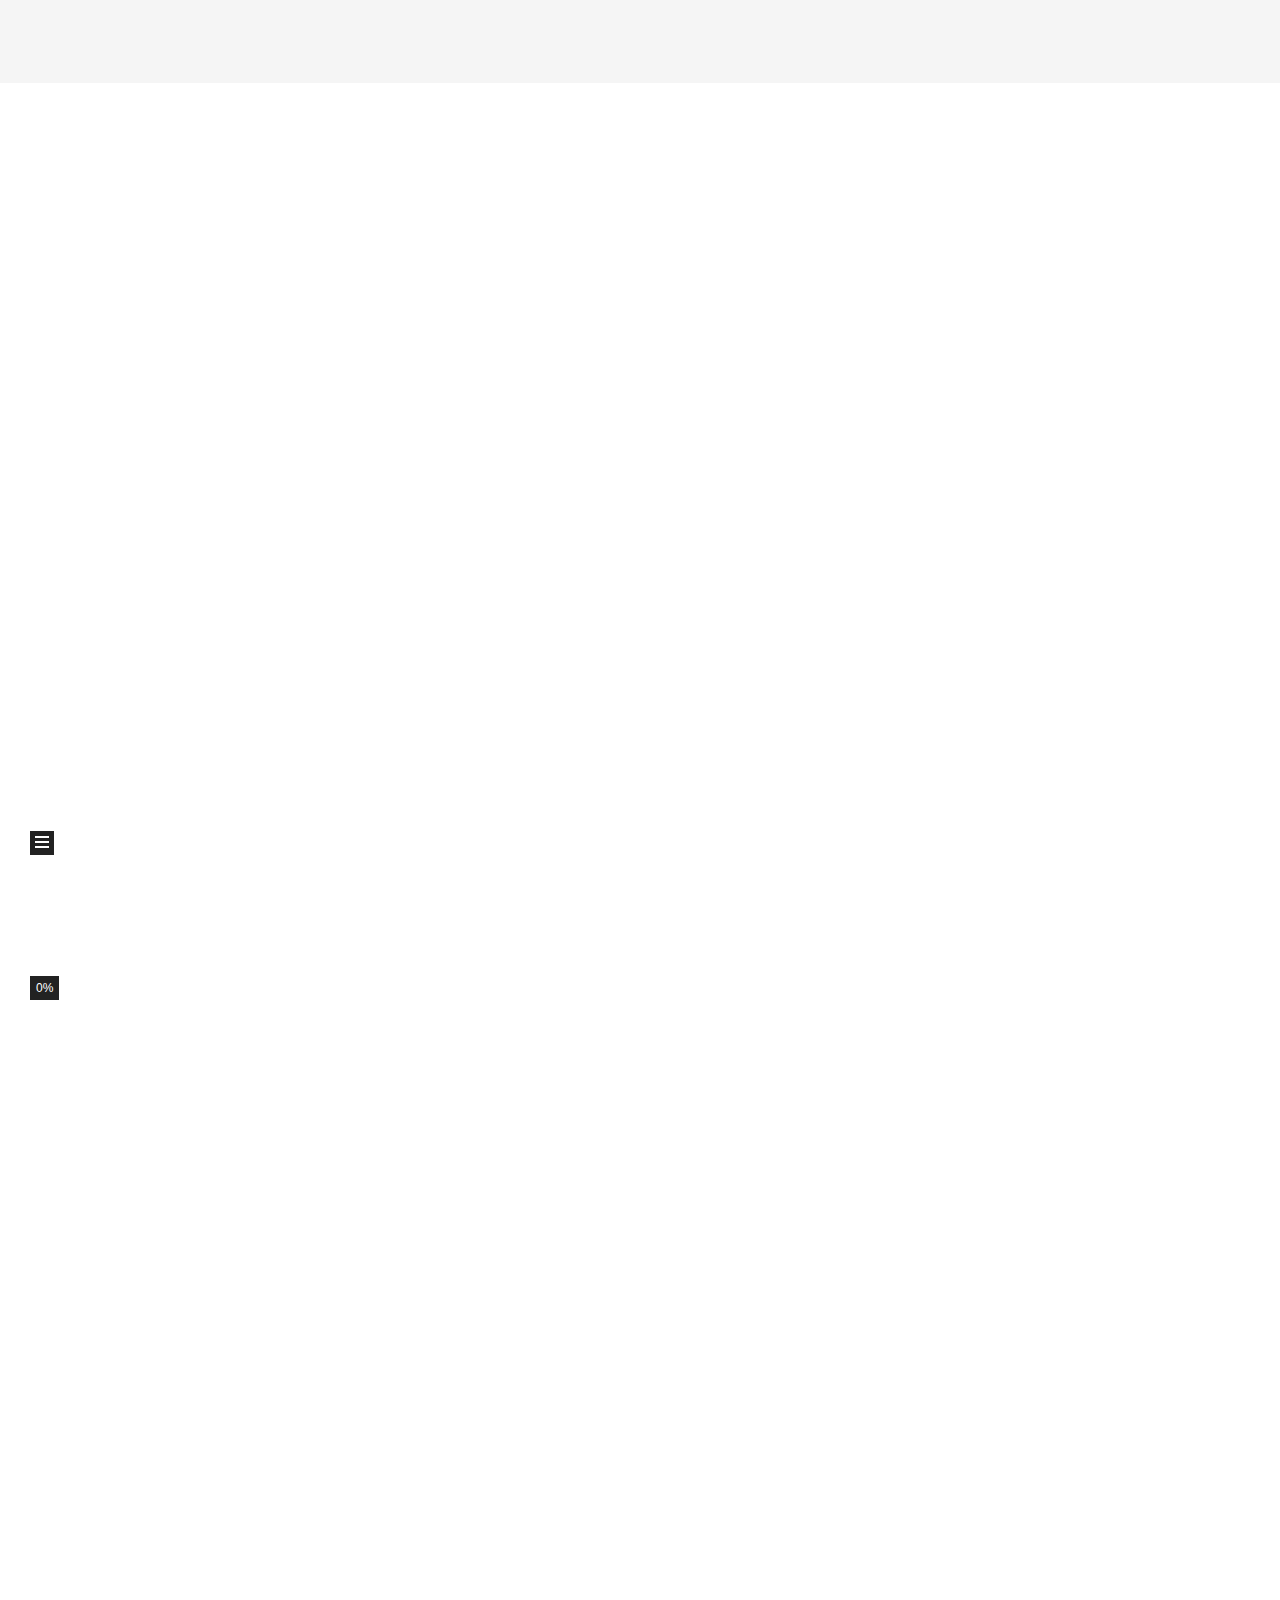
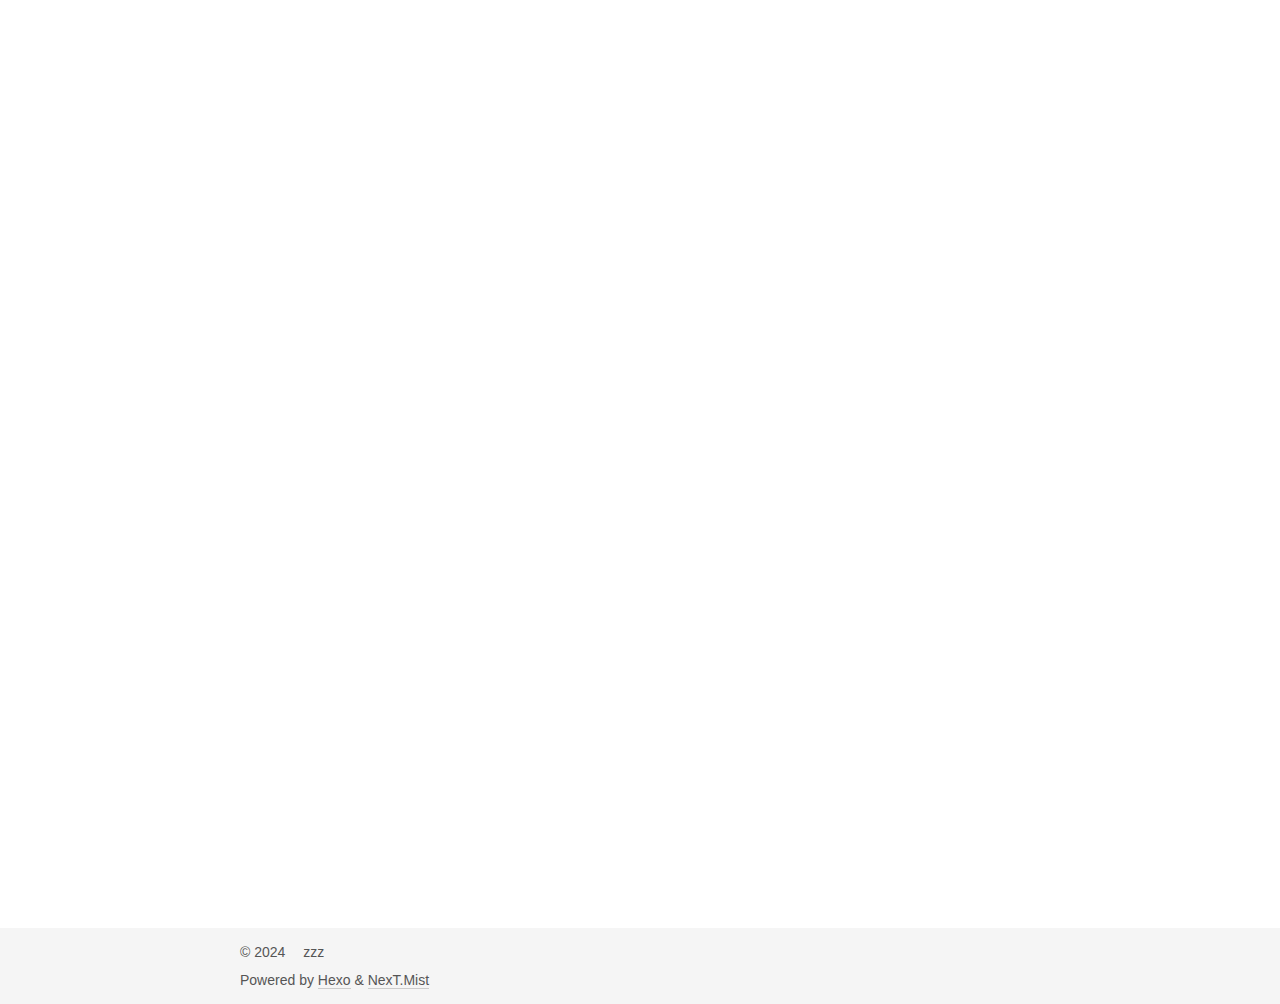
==== commit 03d8d47f: "Site updated: 2024-04-15 21:51:56" ====
--- a/index.html
+++ b/index.html
@@ -1,11 +1,25 @@
 <!DOCTYPE html>
-<html>
+<html lang="en">
 <head>
-  <meta charset="utf-8">
-  
-  
-  <title>Hexo</title>
-  <meta name="viewport" content="width=device-width, initial-scale=1, shrink-to-fit=no">
+  <meta charset="UTF-8">
+<meta name="viewport" content="width=device-width, initial-scale=1, maximum-scale=2">
+<meta name="theme-color" content="#222">
+<meta name="generator" content="Hexo 7.1.1">
+  <link rel="apple-touch-icon" sizes="180x180" href="/images/apple-touch-icon-next.png">
+  <link rel="icon" type="image/png" sizes="32x32" href="/images/favicon-32x32-next.png">
+  <link rel="icon" type="image/png" sizes="16x16" href="/images/favicon-16x16-next.png">
+  <link rel="mask-icon" href="/images/logo.svg" color="#222">
+
+<link rel="stylesheet" href="/css/main.css">
+
+
+<link rel="stylesheet" href="/lib/font-awesome/css/all.min.css">
+
+<script id="hexo-configurations">
+    var NexT = window.NexT || {};
+    var CONFIG = {"hostname":"example.com","root":"/","scheme":"Mist","version":"7.8.0","exturl":false,"sidebar":{"position":"left","display":"post","padding":18,"offset":12,"onmobile":false},"copycode":{"enable":true,"show_result":false,"style":"mac"},"back2top":{"enable":true,"sidebar":false,"scrollpercent":true},"bookmark":{"enable":false,"color":"#222","save":"auto"},"fancybox":false,"mediumzoom":false,"lazyload":false,"pangu":false,"comments":{"style":"tabs","active":null,"storage":true,"lazyload":false,"nav":null},"algolia":{"hits":{"per_page":10},"labels":{"input_placeholder":"Search for Posts","hits_empty":"We didn't find any results for the search: ${query}","hits_stats":"${hits} results found in ${time} ms"}},"localsearch":{"enable":false,"trigger":"auto","top_n_per_article":1,"unescape":false,"preload":false},"motion":{"enable":true,"async":false,"transition":{"post_block":"fadeIn","post_header":"slideDownIn","post_body":"slideDownIn","coll_header":"slideLeftIn","sidebar":"slideUpIn"}}};
+  </script>
+
   <meta property="og:type" content="website">
 <meta property="og:title" content="Hexo">
 <meta property="og:url" content="http://example.com/index.html">
@@ -13,123 +27,421 @@
 <meta property="og:locale" content="en_US">
 <meta property="article:author" content="John Doe">
 <meta name="twitter:card" content="summary">
-  
-    <link rel="alternate" href="/atom.xml" title="Hexo" type="application/atom+xml">
-  
-  
-    <link rel="shortcut icon" href="/favicon.png">
-  
-  
-  
-<link rel="stylesheet" href="/css/style.css">
-
-  
-    
-<link rel="stylesheet" href="/fancybox/jquery.fancybox.min.css">
-
-  
-  
-<meta name="generator" content="Hexo 7.1.1"></head>
-
-<body>
-  <div id="container">
-    <div id="wrap">
-      <header id="header">
-  <div id="banner"></div>
-  <div id="header-outer" class="outer">
-    <div id="header-title" class="inner">
-      <h1 id="logo-wrap">
-        <a href="/" id="logo">Hexo</a>
-      </h1>
-      
-    </div>
-    <div id="header-inner" class="inner">
-      <nav id="main-nav">
-        <a id="main-nav-toggle" class="nav-icon"><span class="fa fa-bars"></span></a>
-        
-          <a class="main-nav-link" href="/">Home</a>
-        
-          <a class="main-nav-link" href="/archives">Archives</a>
-        
-      </nav>
-      <nav id="sub-nav">
-        
-        
-          <a class="nav-icon" href="/atom.xml" title="RSS Feed"><span class="fa fa-rss"></span></a>
-        
-        <a class="nav-icon nav-search-btn" title="Search"><span class="fa fa-search"></span></a>
-      </nav>
-      <div id="search-form-wrap">
-        <form action="//google.com/search" method="get" accept-charset="UTF-8" class="search-form"><input type="search" name="q" class="search-form-input" placeholder="Search"><button type="submit" class="search-form-submit">&#xF002;</button><input type="hidden" name="sitesearch" value="http://example.com"></form>
-      </div>
-    </div>
-  </div>
-</header>
-
-      <div class="outer">
-        <section id="main">
-  
-    <article id="post-第一篇文章" class="h-entry article article-type-post" itemprop="blogPost" itemscope itemtype="https://schema.org/BlogPosting">
-  <div class="article-meta">
-    <a href="/2024/04/15/%E7%AC%AC%E4%B8%80%E7%AF%87%E6%96%87%E7%AB%A0/" class="article-date">
-  <time class="dt-published" datetime="2024-04-15T08:50:48.000Z" itemprop="datePublished">2024-04-15</time>
-</a>
-    
-  </div>
-  <div class="article-inner">
-    
-    
-      <header class="article-header">
-        
-  
-    <h1 itemprop="name">
-      <a class="p-name article-title" href="/2024/04/15/%E7%AC%AC%E4%B8%80%E7%AF%87%E6%96%87%E7%AB%A0/">第一篇文章</a>
-    </h1>
-  
-
+
+<link rel="canonical" href="http://example.com/">
+
+
+<script id="page-configurations">
+  // https://hexo.io/docs/variables.html
+  CONFIG.page = {
+    sidebar: "",
+    isHome : true,
+    isPost : false,
+    lang   : 'en'
+  };
+</script>
+
+  <title>Hexo</title>
+  
+
+
+
+
+
+
+  <noscript>
+  <style>
+  .use-motion .brand,
+  .use-motion .menu-item,
+  .sidebar-inner,
+  .use-motion .post-block,
+  .use-motion .pagination,
+  .use-motion .comments,
+  .use-motion .post-header,
+  .use-motion .post-body,
+  .use-motion .collection-header { opacity: initial; }
+
+  .use-motion .site-title,
+  .use-motion .site-subtitle {
+    opacity: initial;
+    top: initial;
+  }
+
+  .use-motion .logo-line-before i { left: initial; }
+  .use-motion .logo-line-after i { right: initial; }
+  </style>
+</noscript>
+
+</head>
+
+<body itemscope itemtype="http://schema.org/WebPage">
+  <div class="container use-motion">
+    <div class="headband"></div>
+
+    <header class="header" itemscope itemtype="http://schema.org/WPHeader">
+      <div class="header-inner"><div class="site-brand-container">
+  <div class="site-nav-toggle">
+    <div class="toggle" aria-label="Toggle navigation bar">
+      <span class="toggle-line toggle-line-first"></span>
+      <span class="toggle-line toggle-line-middle"></span>
+      <span class="toggle-line toggle-line-last"></span>
+    </div>
+  </div>
+
+  <div class="site-meta">
+
+    <a href="/" class="brand" rel="start">
+      <span class="logo-line-before"><i></i></span>
+      <h1 class="site-title">Hexo</h1>
+      <span class="logo-line-after"><i></i></span>
+    </a>
+  </div>
+
+  <div class="site-nav-right">
+    <div class="toggle popup-trigger">
+    </div>
+  </div>
+</div>
+
+
+
+
+<nav class="site-nav">
+  <ul id="menu" class="main-menu menu">
+        <li class="menu-item menu-item-home">
+
+    <a href="/" rel="section"><i class="fa fa-home fa-fw"></i>Home</a>
+
+  </li>
+        <li class="menu-item menu-item-about">
+
+    <a href="/about/" rel="section"><i class="fa fa-user fa-fw"></i>About</a>
+
+  </li>
+        <li class="menu-item menu-item-somephotos">
+
+    <a href="/tags/" rel="section"><i class="fa fa-tags fa-fw"></i>somephotos</a>
+
+  </li>
+        <li class="menu-item menu-item-summary">
+
+    <a href="/categories/" rel="section"><i class="fa fa-th fa-fw"></i>summary</a>
+
+  </li>
+        <li class="menu-item menu-item-archives">
+
+    <a href="/archives/" rel="section"><i class="fa fa-archive fa-fw"></i>Archives<span class="badge">5</span></a>
+
+  </li>
+  </ul>
+</nav>
+
+
+
+
+</div>
+    </header>
+
+    
+  <div class="back-to-top">
+    <i class="fa fa-arrow-up"></i>
+    <span>0%</span>
+  </div>
+  <div class="reading-progress-bar"></div>
+
+
+    <main class="main">
+      <div class="main-inner">
+        <div class="content-wrap">
+          
+
+          <div class="content index posts-expand">
+            
+      
+  
+  
+  <article itemscope itemtype="http://schema.org/Article" class="post-block" lang="en">
+    <link itemprop="mainEntityOfPage" href="http://example.com/2024/04/15/%E6%80%BB%E7%BB%93/">
+
+    <span hidden itemprop="author" itemscope itemtype="http://schema.org/Person">
+      <meta itemprop="image" content="/images/avatar.gif">
+      <meta itemprop="name" content="John Doe">
+      <meta itemprop="description" content="">
+    </span>
+
+    <span hidden itemprop="publisher" itemscope itemtype="http://schema.org/Organization">
+      <meta itemprop="name" content="Hexo">
+    </span>
+      <header class="post-header">
+        <h2 class="post-title" itemprop="name headline">
+          
+            <a href="/2024/04/15/%E6%80%BB%E7%BB%93/" class="post-title-link" itemprop="url">总结</a>
+        </h2>
+
+        <div class="post-meta">
+            <span class="post-meta-item">
+              <span class="post-meta-item-icon">
+                <i class="far fa-calendar"></i>
+              </span>
+              <span class="post-meta-item-text">Posted on</span>
+              
+
+              <time title="Created: 2024-04-15 21:08:45 / Modified: 21:39:54" itemprop="dateCreated datePublished" datetime="2024-04-15T21:08:45+08:00">2024-04-15</time>
+            </span>
+            <span class="post-meta-item">
+              <span class="post-meta-item-icon">
+                <i class="far fa-folder"></i>
+              </span>
+              <span class="post-meta-item-text">In</span>
+                <span itemprop="about" itemscope itemtype="http://schema.org/Thing">
+                  <a href="/categories/Summary/" itemprop="url" rel="index"><span itemprop="name">Summary</span></a>
+                </span>
+            </span>
+
+          
+
+        </div>
       </header>
-    
-    <div class="e-content article-entry" itemprop="articleBody">
-      
-        
-      
-    </div>
-    <footer class="article-footer">
-      <a data-url="http://example.com/2024/04/15/%E7%AC%AC%E4%B8%80%E7%AF%87%E6%96%87%E7%AB%A0/" data-id="clv0ptgi500008gb9elfgejku" data-title="第一篇文章" class="article-share-link"><span class="fa fa-share">Share</span></a>
-      
-      
-      
-    </footer>
-  </div>
-  
-</article>
-
-
-
-  
-    <article id="post-hello-world" class="h-entry article article-type-post" itemprop="blogPost" itemscope itemtype="https://schema.org/BlogPosting">
-  <div class="article-meta">
-    <a href="/2024/04/15/hello-world/" class="article-date">
-  <time class="dt-published" datetime="2024-04-15T08:32:44.355Z" itemprop="datePublished">2024-04-15</time>
-</a>
-    
-  </div>
-  <div class="article-inner">
-    
-    
-      <header class="article-header">
-        
-  
-    <h1 itemprop="name">
-      <a class="p-name article-title" href="/2024/04/15/hello-world/">Hello World</a>
-    </h1>
-  
-
+
+    
+    
+    
+    <div class="post-body" itemprop="articleBody">
+
+      
+          <h2 id="总结"><a href="#总结" class="headerlink" title="总结"></a>总结</h2><figure class="highlight bash"><table><tr><td class="gutter"><pre><span class="line">1</span><br><span class="line">2</span><br><span class="line">3</span><br><span class="line">4</span><br><span class="line">5</span><br><span class="line">6</span><br></pre></td><td class="code"><pre><span class="line">最初尝试了其他的主题，但是git之后总算是报错，最后找到next主题没有报错。</span><br><span class="line">其次对页面的选择，内容打开了代码框展示，菜单栏也打开了好几个，</span><br><span class="line">分别对应了首页、关于我、一些图片、以及总结。</span><br><span class="line">个人比较喜欢简洁的界面，因此除了打开时的渐入，其他没有多余的内容。</span><br><span class="line">问题就是上学期的项目用到npm，导致一开始安装hexo一直没有成功，需要重新配环境</span><br><span class="line">这里比较耗时间，其余问题不大。</span><br></pre></td></tr></table></figure>
+
+      
+    </div>
+
+    
+    
+    
+      <footer class="post-footer">
+        <div class="post-eof"></div>
+      </footer>
+  </article>
+  
+  
+  
+
+      
+  
+  
+  <article itemscope itemtype="http://schema.org/Article" class="post-block" lang="en">
+    <link itemprop="mainEntityOfPage" href="http://example.com/2024/04/15/%E5%8C%BA%E5%9D%97%E9%93%BE%E4%BC%A0%E8%BE%93%E4%BC%98%E5%8C%96/">
+
+    <span hidden itemprop="author" itemscope itemtype="http://schema.org/Person">
+      <meta itemprop="image" content="/images/avatar.gif">
+      <meta itemprop="name" content="John Doe">
+      <meta itemprop="description" content="">
+    </span>
+
+    <span hidden itemprop="publisher" itemscope itemtype="http://schema.org/Organization">
+      <meta itemprop="name" content="Hexo">
+    </span>
+      <header class="post-header">
+        <h2 class="post-title" itemprop="name headline">
+          
+            <a href="/2024/04/15/%E5%8C%BA%E5%9D%97%E9%93%BE%E4%BC%A0%E8%BE%93%E4%BC%98%E5%8C%96/" class="post-title-link" itemprop="url">区块链传输优化</a>
+        </h2>
+
+        <div class="post-meta">
+            <span class="post-meta-item">
+              <span class="post-meta-item-icon">
+                <i class="far fa-calendar"></i>
+              </span>
+              <span class="post-meta-item-text">Posted on</span>
+              
+
+              <time title="Created: 2024-04-15 20:32:56 / Modified: 20:33:14" itemprop="dateCreated datePublished" datetime="2024-04-15T20:32:56+08:00">2024-04-15</time>
+            </span>
+
+          
+
+        </div>
       </header>
-    
-    <div class="e-content article-entry" itemprop="articleBody">
-      
-        <p>Welcome to <a target="_blank" rel="noopener" href="https://hexo.io/">Hexo</a>! This is your very first post. Check <a target="_blank" rel="noopener" href="https://hexo.io/docs/">documentation</a> for more info. If you get any problems when using Hexo, you can find the answer in <a target="_blank" rel="noopener" href="https://hexo.io/docs/troubleshooting.html">troubleshooting</a> or you can ask me on <a target="_blank" rel="noopener" href="https://github.com/hexojs/hexo/issues">GitHub</a>.</p>
+
+    
+    
+    
+    <div class="post-body" itemprop="articleBody">
+
+      
+          <h2 id="对带宽的优化"><a href="#对带宽的优化" class="headerlink" title="对带宽的优化"></a>对带宽的优化</h2><figure class="highlight bash"><table><tr><td class="gutter"><pre><span class="line">1</span><br></pre></td><td class="code"><pre><span class="line">尝试对整个块进行分片后进行RS编码，减少带宽影响。</span><br></pre></td></tr></table></figure>
+      
+    </div>
+
+    
+    
+    
+      <footer class="post-footer">
+        <div class="post-eof"></div>
+      </footer>
+  </article>
+  
+  
+  
+
+      
+  
+  
+  <article itemscope itemtype="http://schema.org/Article" class="post-block" lang="en">
+    <link itemprop="mainEntityOfPage" href="http://example.com/2024/04/15/second/">
+
+    <span hidden itemprop="author" itemscope itemtype="http://schema.org/Person">
+      <meta itemprop="image" content="/images/avatar.gif">
+      <meta itemprop="name" content="John Doe">
+      <meta itemprop="description" content="">
+    </span>
+
+    <span hidden itemprop="publisher" itemscope itemtype="http://schema.org/Organization">
+      <meta itemprop="name" content="Hexo">
+    </span>
+      <header class="post-header">
+        <h2 class="post-title" itemprop="name headline">
+          
+            <a href="/2024/04/15/second/" class="post-title-link" itemprop="url">second</a>
+        </h2>
+
+        <div class="post-meta">
+            <span class="post-meta-item">
+              <span class="post-meta-item-icon">
+                <i class="far fa-calendar"></i>
+              </span>
+              <span class="post-meta-item-text">Posted on</span>
+
+              <time title="Created: 2024-04-15 17:58:41" itemprop="dateCreated datePublished" datetime="2024-04-15T17:58:41+08:00">2024-04-15</time>
+            </span>
+
+          
+
+        </div>
+      </header>
+
+    
+    
+    
+    <div class="post-body" itemprop="articleBody">
+
+      
+          
+      
+    </div>
+
+    
+    
+    
+      <footer class="post-footer">
+        <div class="post-eof"></div>
+      </footer>
+  </article>
+  
+  
+  
+
+      
+  
+  
+  <article itemscope itemtype="http://schema.org/Article" class="post-block" lang="en">
+    <link itemprop="mainEntityOfPage" href="http://example.com/2024/04/15/%E7%AC%AC%E4%B8%80%E7%AF%87%E6%96%87%E7%AB%A0/">
+
+    <span hidden itemprop="author" itemscope itemtype="http://schema.org/Person">
+      <meta itemprop="image" content="/images/avatar.gif">
+      <meta itemprop="name" content="John Doe">
+      <meta itemprop="description" content="">
+    </span>
+
+    <span hidden itemprop="publisher" itemscope itemtype="http://schema.org/Organization">
+      <meta itemprop="name" content="Hexo">
+    </span>
+      <header class="post-header">
+        <h2 class="post-title" itemprop="name headline">
+          
+            <a href="/2024/04/15/%E7%AC%AC%E4%B8%80%E7%AF%87%E6%96%87%E7%AB%A0/" class="post-title-link" itemprop="url">区块链传输优化</a>
+        </h2>
+
+        <div class="post-meta">
+            <span class="post-meta-item">
+              <span class="post-meta-item-icon">
+                <i class="far fa-calendar"></i>
+              </span>
+              <span class="post-meta-item-text">Posted on</span>
+              
+
+              <time title="Created: 2024-04-15 16:50:48 / Modified: 20:32:02" itemprop="dateCreated datePublished" datetime="2024-04-15T16:50:48+08:00">2024-04-15</time>
+            </span>
+
+          
+
+        </div>
+      </header>
+
+    
+    
+    
+    <div class="post-body" itemprop="articleBody">
+
+      
+          <h2 id="对带宽的优化"><a href="#对带宽的优化" class="headerlink" title="对带宽的优化"></a>对带宽的优化</h2><figure class="highlight bash"><table><tr><td class="gutter"><pre><span class="line">1</span><br></pre></td><td class="code"><pre><span class="line">尝试对整个块进行分片后进行RS编码，减少带宽影响。</span><br></pre></td></tr></table></figure>
+
+      
+    </div>
+
+    
+    
+    
+      <footer class="post-footer">
+        <div class="post-eof"></div>
+      </footer>
+  </article>
+  
+  
+  
+
+      
+  
+  
+  <article itemscope itemtype="http://schema.org/Article" class="post-block" lang="en">
+    <link itemprop="mainEntityOfPage" href="http://example.com/2024/04/15/hello-world/">
+
+    <span hidden itemprop="author" itemscope itemtype="http://schema.org/Person">
+      <meta itemprop="image" content="/images/avatar.gif">
+      <meta itemprop="name" content="John Doe">
+      <meta itemprop="description" content="">
+    </span>
+
+    <span hidden itemprop="publisher" itemscope itemtype="http://schema.org/Organization">
+      <meta itemprop="name" content="Hexo">
+    </span>
+      <header class="post-header">
+        <h2 class="post-title" itemprop="name headline">
+          
+            <a href="/2024/04/15/hello-world/" class="post-title-link" itemprop="url">Hello World</a>
+        </h2>
+
+        <div class="post-meta">
+            <span class="post-meta-item">
+              <span class="post-meta-item-icon">
+                <i class="far fa-calendar"></i>
+              </span>
+              <span class="post-meta-item-text">Posted on</span>
+
+              <time title="Created: 2024-04-15 16:32:44" itemprop="dateCreated datePublished" datetime="2024-04-15T16:32:44+08:00">2024-04-15</time>
+            </span>
+
+          
+
+        </div>
+      </header>
+
+    
+    
+    
+    <div class="post-body" itemprop="articleBody">
+
+      
+          <p>Welcome to <a target="_blank" rel="noopener" href="https://hexo.io/">Hexo</a>! This is your very first post. Check <a target="_blank" rel="noopener" href="https://hexo.io/docs/">documentation</a> for more info. If you get any problems when using Hexo, you can find the answer in <a target="_blank" rel="noopener" href="https://hexo.io/docs/troubleshooting.html">troubleshooting</a> or you can ask me on <a target="_blank" rel="noopener" href="https://github.com/hexojs/hexo/issues">GitHub</a>.</p>
 <h2 id="Quick-Start"><a href="#Quick-Start" class="headerlink" title="Quick Start"></a>Quick Start</h2><h3 id="Create-a-new-post"><a href="#Create-a-new-post" class="headerlink" title="Create a new post"></a>Create a new post</h3><figure class="highlight bash"><table><tr><td class="gutter"><pre><span class="line">1</span><br></pre></td><td class="code"><pre><span class="line">$ hexo new <span class="string">&quot;My New Post&quot;</span></span><br></pre></td></tr></table></figure>
 
 <p>More info: <a target="_blank" rel="noopener" href="https://hexo.io/docs/writing.html">Writing</a></p>
@@ -145,103 +457,181 @@
 
       
     </div>
-    <footer class="article-footer">
-      <a data-url="http://example.com/2024/04/15/hello-world/" data-id="clv0p9w150000uob9aeog7b6u" data-title="Hello World" class="article-share-link"><span class="fa fa-share">Share</span></a>
-      
-      
-      
+
+    
+    
+    
+      <footer class="post-footer">
+        <div class="post-eof"></div>
+      </footer>
+  </article>
+  
+  
+  
+
+
+  
+
+
+
+          </div>
+          
+
+<script>
+  window.addEventListener('tabs:register', () => {
+    let { activeClass } = CONFIG.comments;
+    if (CONFIG.comments.storage) {
+      activeClass = localStorage.getItem('comments_active') || activeClass;
+    }
+    if (activeClass) {
+      let activeTab = document.querySelector(`a[href="#comment-${activeClass}"]`);
+      if (activeTab) {
+        activeTab.click();
+      }
+    }
+  });
+  if (CONFIG.comments.storage) {
+    window.addEventListener('tabs:click', event => {
+      if (!event.target.matches('.tabs-comment .tab-content .tab-pane')) return;
+      let commentClass = event.target.classList[1];
+      localStorage.setItem('comments_active', commentClass);
+    });
+  }
+</script>
+
+        </div>
+          
+  
+  <div class="toggle sidebar-toggle">
+    <span class="toggle-line toggle-line-first"></span>
+    <span class="toggle-line toggle-line-middle"></span>
+    <span class="toggle-line toggle-line-last"></span>
+  </div>
+
+  <aside class="sidebar">
+    <div class="sidebar-inner">
+
+      <ul class="sidebar-nav motion-element">
+        <li class="sidebar-nav-toc">
+          Table of Contents
+        </li>
+        <li class="sidebar-nav-overview">
+          Overview
+        </li>
+      </ul>
+
+      <!--noindex-->
+      <div class="post-toc-wrap sidebar-panel">
+      </div>
+      <!--/noindex-->
+
+      <div class="site-overview-wrap sidebar-panel">
+        <div class="site-author motion-element" itemprop="author" itemscope itemtype="http://schema.org/Person">
+  <p class="site-author-name" itemprop="name">John Doe</p>
+  <div class="site-description" itemprop="description"></div>
+</div>
+<div class="site-state-wrap motion-element">
+  <nav class="site-state">
+      <div class="site-state-item site-state-posts">
+          <a href="/archives/">
+        
+          <span class="site-state-item-count">5</span>
+          <span class="site-state-item-name">posts</span>
+        </a>
+      </div>
+      <div class="site-state-item site-state-categories">
+            <a href="/categories/">
+        <span class="site-state-item-count">1</span>
+        <span class="site-state-item-name">categories</span></a>
+      </div>
+  </nav>
+</div>
+  <div class="links-of-author motion-element">
+      <span class="links-of-author-item">
+        <a href="https://github.com/zzz-ovo" title="GitHub → https:&#x2F;&#x2F;github.com&#x2F;zzz-ovo" rel="noopener" target="_blank"><i class="fab fa-github fa-fw"></i>GitHub</a>
+      </span>
+  </div>
+
+
+
+      </div>
+
+    </div>
+  </aside>
+  <div id="sidebar-dimmer"></div>
+
+
+      </div>
+    </main>
+
+    <footer class="footer">
+      <div class="footer-inner">
+        
+
+        
+
+<div class="copyright">
+  
+  &copy; 
+  <span itemprop="copyrightYear">2024</span>
+  <span class="with-love">
+    <i class="fa fa-heart"></i>
+  </span>
+  <span class="author" itemprop="copyrightHolder">zzz</span>
+</div>
+  <div class="powered-by">Powered by <a href="https://hexo.io/" class="theme-link" rel="noopener" target="_blank">Hexo</a> & <a href="https://mist.theme-next.org/" class="theme-link" rel="noopener" target="_blank">NexT.Mist</a>
+  </div>
+
+        
+
+
+
+
+
+
+
+
+      </div>
     </footer>
   </div>
-  
-</article>
-
-
-
-  
-
-
-</section>
-        
-          <aside id="sidebar">
-  
-    
-
-  
-    
-
-  
-    
-  
-    
-  <div class="widget-wrap">
-    <h3 class="widget-title">Archives</h3>
-    <div class="widget">
-      <ul class="archive-list"><li class="archive-list-item"><a class="archive-list-link" href="/archives/2024/04/">April 2024</a></li></ul>
-    </div>
-  </div>
-
-
-  
-    
-  <div class="widget-wrap">
-    <h3 class="widget-title">Recent Posts</h3>
-    <div class="widget">
-      <ul>
-        
-          <li>
-            <a href="/2024/04/15/%E7%AC%AC%E4%B8%80%E7%AF%87%E6%96%87%E7%AB%A0/">第一篇文章</a>
-          </li>
-        
-          <li>
-            <a href="/2024/04/15/hello-world/">Hello World</a>
-          </li>
-        
-      </ul>
-    </div>
-  </div>
-
-  
-</aside>
-        
-      </div>
-      <footer id="footer">
-  
-  <div class="outer">
-    <div id="footer-info" class="inner">
-      
-      &copy; 2024 John Doe<br>
-      Powered by <a href="https://hexo.io/" target="_blank">Hexo</a>
-    </div>
-  </div>
-</footer>
-
-    </div>
-    <nav id="mobile-nav">
-  
-    <a href="/" class="mobile-nav-link">Home</a>
-  
-    <a href="/archives" class="mobile-nav-link">Archives</a>
-  
-</nav>
-    
-
-
-<script src="/js/jquery-3.6.4.min.js"></script>
-
-
-
-  
-<script src="/fancybox/jquery.fancybox.min.js"></script>
-
-
-
-
-<script src="/js/script.js"></script>
-
-
-
-
-
-  </div>
+
+  
+  <script src="/lib/anime.min.js"></script>
+  <script src="/lib/velocity/velocity.min.js"></script>
+  <script src="/lib/velocity/velocity.ui.min.js"></script>
+
+<script src="/js/utils.js"></script>
+
+<script src="/js/motion.js"></script>
+
+
+<script src="/js/schemes/muse.js"></script>
+
+
+<script src="/js/next-boot.js"></script>
+
+
+
+
+  
+
+
+
+
+
+
+
+
+
+
+
+
+
+
+
+  
+
+  
+
 </body>
-</html>+</html>
--- a/css/main.css
+++ b/css/main.css
@@ -0,0 +1,2454 @@
+:root {
+  --body-bg-color: #fff;
+  --content-bg-color: #f5f5f5;
+  --card-bg-color: #f5f5f5;
+  --text-color: #555;
+  --blockquote-color: #666;
+  --link-color: #555;
+  --link-hover-color: #222;
+  --brand-color: #222;
+  --brand-hover-color: #222;
+  --table-row-odd-bg-color: #f9f9f9;
+  --table-row-hover-bg-color: #f5f5f5;
+  --menu-item-bg-color: #ddd;
+  --btn-default-bg: transparent;
+  --btn-default-color: var(--link-color);
+  --btn-default-border-color: var(--link-color);
+  --btn-default-hover-bg: transparent;
+  --btn-default-hover-color: var(--link-hover-color);
+  --btn-default-hover-border-color: var(--link-hover-color);
+}
+html {
+  line-height: 1.15; /* 1 */
+  -webkit-text-size-adjust: 100%; /* 2 */
+}
+body {
+  margin: 0;
+}
+main {
+  display: block;
+}
+h1 {
+  font-size: 2em;
+  margin: 0.67em 0;
+}
+hr {
+  box-sizing: content-box; /* 1 */
+  height: 0; /* 1 */
+  overflow: visible; /* 2 */
+}
+pre {
+  font-family: monospace, monospace; /* 1 */
+  font-size: 1em; /* 2 */
+}
+a {
+  background: transparent;
+}
+abbr[title] {
+  border-bottom: none; /* 1 */
+  text-decoration: underline; /* 2 */
+  text-decoration: underline dotted; /* 2 */
+}
+b,
+strong {
+  font-weight: bolder;
+}
+code,
+kbd,
+samp {
+  font-family: monospace, monospace; /* 1 */
+  font-size: 1em; /* 2 */
+}
+small {
+  font-size: 80%;
+}
+sub,
+sup {
+  font-size: 75%;
+  line-height: 0;
+  position: relative;
+  vertical-align: baseline;
+}
+sub {
+  bottom: -0.25em;
+}
+sup {
+  top: -0.5em;
+}
+img {
+  border-style: none;
+}
+button,
+input,
+optgroup,
+select,
+textarea {
+  font-family: inherit; /* 1 */
+  font-size: 100%; /* 1 */
+  line-height: 1.15; /* 1 */
+  margin: 0; /* 2 */
+}
+button,
+input {
+/* 1 */
+  overflow: visible;
+}
+button,
+select {
+/* 1 */
+  text-transform: none;
+}
+button,
+[type='button'],
+[type='reset'],
+[type='submit'] {
+  -webkit-appearance: button;
+}
+button::-moz-focus-inner,
+[type='button']::-moz-focus-inner,
+[type='reset']::-moz-focus-inner,
+[type='submit']::-moz-focus-inner {
+  border-style: none;
+  padding: 0;
+}
+button:-moz-focusring,
+[type='button']:-moz-focusring,
+[type='reset']:-moz-focusring,
+[type='submit']:-moz-focusring {
+  outline: 1px dotted ButtonText;
+}
+fieldset {
+  padding: 0.35em 0.75em 0.625em;
+}
+legend {
+  box-sizing: border-box; /* 1 */
+  color: inherit; /* 2 */
+  display: table; /* 1 */
+  max-width: 100%; /* 1 */
+  padding: 0; /* 3 */
+  white-space: normal; /* 1 */
+}
+progress {
+  vertical-align: baseline;
+}
+textarea {
+  overflow: auto;
+}
+[type='checkbox'],
+[type='radio'] {
+  box-sizing: border-box; /* 1 */
+  padding: 0; /* 2 */
+}
+[type='number']::-webkit-inner-spin-button,
+[type='number']::-webkit-outer-spin-button {
+  height: auto;
+}
+[type='search'] {
+  outline-offset: -2px; /* 2 */
+  -webkit-appearance: textfield; /* 1 */
+}
+[type='search']::-webkit-search-decoration {
+  -webkit-appearance: none;
+}
+::-webkit-file-upload-button {
+  font: inherit; /* 2 */
+  -webkit-appearance: button; /* 1 */
+}
+details {
+  display: block;
+}
+summary {
+  display: list-item;
+}
+template {
+  display: none;
+}
+[hidden] {
+  display: none;
+}
+::selection {
+  background: #262a30;
+  color: #eee;
+}
+html,
+body {
+  height: 100%;
+}
+body {
+  background: var(--body-bg-color);
+  color: var(--text-color);
+  font-family: 'Lato', "PingFang SC", "Microsoft YaHei", sans-serif;
+  font-size: 1em;
+  line-height: 2;
+}
+@media (max-width: 991px) {
+  body {
+    padding-left: 0 !important;
+    padding-right: 0 !important;
+  }
+}
+h1,
+h2,
+h3,
+h4,
+h5,
+h6 {
+  font-family: 'Lato', "PingFang SC", "Microsoft YaHei", sans-serif;
+  font-weight: bold;
+  line-height: 1.5;
+  margin: 20px 0 15px;
+}
+h1 {
+  font-size: 1.5em;
+}
+h2 {
+  font-size: 1.375em;
+}
+h3 {
+  font-size: 1.25em;
+}
+h4 {
+  font-size: 1.125em;
+}
+h5 {
+  font-size: 1em;
+}
+h6 {
+  font-size: 0.875em;
+}
+p {
+  margin: 0 0 20px 0;
+}
+a,
+span.exturl {
+  border-bottom: 1px solid #ccc;
+  color: var(--link-color);
+  outline: 0;
+  text-decoration: none;
+  overflow-wrap: break-word;
+  word-wrap: break-word;
+  cursor: pointer;
+}
+a:hover,
+span.exturl:hover {
+  border-bottom-color: var(--link-hover-color);
+  color: var(--link-hover-color);
+}
+iframe,
+img,
+video {
+  display: block;
+  margin-left: auto;
+  margin-right: auto;
+  max-width: 100%;
+}
+hr {
+  background-image: repeating-linear-gradient(-45deg, #ddd, #ddd 4px, transparent 4px, transparent 8px);
+  border: 0;
+  height: 3px;
+  margin: 40px 0;
+}
+blockquote {
+  border-left: 4px solid #ddd;
+  color: var(--blockquote-color);
+  margin: 0;
+  padding: 0 15px;
+}
+blockquote cite::before {
+  content: '-';
+  padding: 0 5px;
+}
+dt {
+  font-weight: bold;
+}
+dd {
+  margin: 0;
+  padding: 0;
+}
+kbd {
+  background-color: #f5f5f5;
+  background-image: linear-gradient(#eee, #fff, #eee);
+  border: 1px solid #ccc;
+  border-radius: 0.2em;
+  box-shadow: 0.1em 0.1em 0.2em rgba(0,0,0,0.1);
+  color: #555;
+  font-family: inherit;
+  padding: 0.1em 0.3em;
+  white-space: nowrap;
+}
+.table-container {
+  overflow: auto;
+}
+table {
+  border-collapse: collapse;
+  border-spacing: 0;
+  font-size: 0.875em;
+  margin: 0 0 20px 0;
+  width: 100%;
+}
+tbody tr:nth-of-type(odd) {
+  background: var(--table-row-odd-bg-color);
+}
+tbody tr:hover {
+  background: var(--table-row-hover-bg-color);
+}
+caption,
+th,
+td {
+  font-weight: normal;
+  padding: 8px;
+  vertical-align: middle;
+}
+th,
+td {
+  border: 1px solid #ddd;
+  border-bottom: 3px solid #ddd;
+}
+th {
+  font-weight: 700;
+  padding-bottom: 10px;
+}
+td {
+  border-bottom-width: 1px;
+}
+.btn {
+  background: var(--btn-default-bg);
+  border: 2px solid var(--btn-default-border-color);
+  border-radius: 0;
+  color: var(--btn-default-color);
+  display: inline-block;
+  font-size: 0.875em;
+  line-height: 2;
+  padding: 0 20px;
+  text-decoration: none;
+  transition-property: background-color;
+  transition-delay: 0s;
+  transition-duration: 0.2s;
+  transition-timing-function: ease-in-out;
+}
+.btn:hover {
+  background: var(--btn-default-hover-bg);
+  border-color: var(--btn-default-hover-border-color);
+  color: var(--btn-default-hover-color);
+}
+.btn + .btn {
+  margin: 0 0 8px 8px;
+}
+.btn .fa-fw {
+  text-align: left;
+  width: 1.285714285714286em;
+}
+.toggle {
+  line-height: 0;
+}
+.toggle .toggle-line {
+  background: #fff;
+  display: inline-block;
+  height: 2px;
+  left: 0;
+  position: relative;
+  top: 0;
+  transition: all 0.4s;
+  vertical-align: top;
+  width: 100%;
+}
+.toggle .toggle-line:not(:first-child) {
+  margin-top: 3px;
+}
+.toggle.toggle-arrow .toggle-line-first {
+  left: 50%;
+  top: 2px;
+  transform: rotate(45deg);
+  width: 50%;
+}
+.toggle.toggle-arrow .toggle-line-middle {
+  left: 2px;
+  width: 90%;
+}
+.toggle.toggle-arrow .toggle-line-last {
+  left: 50%;
+  top: -2px;
+  transform: rotate(-45deg);
+  width: 50%;
+}
+.toggle.toggle-close .toggle-line-first {
+  transform: rotate(-45deg);
+  top: 5px;
+}
+.toggle.toggle-close .toggle-line-middle {
+  opacity: 0;
+}
+.toggle.toggle-close .toggle-line-last {
+  transform: rotate(45deg);
+  top: -5px;
+}
+.highlight-container {
+  position: relative;
+}
+.highlight-container:hover .copy-btn,
+.highlight-container .copy-btn:focus {
+  opacity: 1;
+}
+.copy-btn {
+  color: #333;
+  cursor: pointer;
+  line-height: 1.6;
+  opacity: 0;
+  padding: 2px 6px;
+  position: absolute;
+  transition-delay: 0s;
+  transition-duration: 0.2s;
+  transition-timing-function: ease-in-out;
+  color: #fff;
+  font-size: 14px;
+  right: 0;
+  top: 2px;
+}
+.highlight-container {
+  background: #21252b;
+  border-radius: 5px;
+  box-shadow: 0 10px 30px 0 rgba(0,0,0,0.4);
+  padding-top: 30px;
+}
+.highlight-container::before {
+  background: #fc625d;
+  border-radius: 50%;
+  box-shadow: 20px 0 #fdbc40, 40px 0 #35cd4b;
+  content: ' ';
+  height: 12px;
+  left: 12px;
+  margin-top: -20px;
+  position: absolute;
+  width: 12px;
+}
+.highlight-container .highlight {
+  border-radius: 0 0 5px 5px;
+}
+.highlight-container .highlight .table-container {
+  border-radius: 0 0 5px 5px;
+}
+.highlight,
+pre {
+  background: #f7f7f7;
+  color: #4d4d4c;
+  line-height: 1.6;
+  margin: 0 auto 20px;
+}
+pre,
+code {
+  font-family: consolas, Menlo, monospace, "PingFang SC", "Microsoft YaHei";
+}
+code {
+  background: #eee;
+  border-radius: 3px;
+  color: #555;
+  padding: 2px 4px;
+  overflow-wrap: break-word;
+  word-wrap: break-word;
+}
+.highlight *::selection {
+  background: #d6d6d6;
+}
+.highlight pre {
+  border: 0;
+  margin: 0;
+  padding: 10px 0;
+}
+.highlight table {
+  border: 0;
+  margin: 0;
+  width: auto;
+}
+.highlight td {
+  border: 0;
+  padding: 0;
+}
+.highlight figcaption {
+  background: #eff2f3;
+  color: #4d4d4c;
+  display: flex;
+  font-size: 0.875em;
+  justify-content: space-between;
+  line-height: 1.2;
+  padding: 0.5em;
+}
+.highlight figcaption a {
+  color: #4d4d4c;
+}
+.highlight figcaption a:hover {
+  border-bottom-color: #4d4d4c;
+}
+.highlight .gutter {
+  -moz-user-select: none;
+  -ms-user-select: none;
+  -webkit-user-select: none;
+  user-select: none;
+}
+.highlight .gutter pre {
+  background: #eff2f3;
+  color: #869194;
+  padding-left: 10px;
+  padding-right: 10px;
+  text-align: right;
+}
+.highlight .code pre {
+  background: #f7f7f7;
+  padding-left: 10px;
+  width: 100%;
+}
+.gist table {
+  width: auto;
+}
+.gist table td {
+  border: 0;
+}
+pre {
+  overflow: auto;
+  padding: 10px;
+}
+pre code {
+  background: none;
+  color: #4d4d4c;
+  font-size: 0.875em;
+  padding: 0;
+  text-shadow: none;
+}
+pre .deletion {
+  background: #fdd;
+}
+pre .addition {
+  background: #dfd;
+}
+pre .meta {
+  color: #eab700;
+  -moz-user-select: none;
+  -ms-user-select: none;
+  -webkit-user-select: none;
+  user-select: none;
+}
+pre .comment {
+  color: #8e908c;
+}
+pre .variable,
+pre .attribute,
+pre .tag,
+pre .name,
+pre .regexp,
+pre .ruby .constant,
+pre .xml .tag .title,
+pre .xml .pi,
+pre .xml .doctype,
+pre .html .doctype,
+pre .css .id,
+pre .css .class,
+pre .css .pseudo {
+  color: #c82829;
+}
+pre .number,
+pre .preprocessor,
+pre .built_in,
+pre .builtin-name,
+pre .literal,
+pre .params,
+pre .constant,
+pre .command {
+  color: #f5871f;
+}
+pre .ruby .class .title,
+pre .css .rules .attribute,
+pre .string,
+pre .symbol,
+pre .value,
+pre .inheritance,
+pre .header,
+pre .ruby .symbol,
+pre .xml .cdata,
+pre .special,
+pre .formula {
+  color: #718c00;
+}
+pre .title,
+pre .css .hexcolor {
+  color: #3e999f;
+}
+pre .function,
+pre .python .decorator,
+pre .python .title,
+pre .ruby .function .title,
+pre .ruby .title .keyword,
+pre .perl .sub,
+pre .javascript .title,
+pre .coffeescript .title {
+  color: #4271ae;
+}
+pre .keyword,
+pre .javascript .function {
+  color: #8959a8;
+}
+.blockquote-center {
+  border-left: none;
+  margin: 40px 0;
+  padding: 0;
+  position: relative;
+  text-align: center;
+}
+.blockquote-center .fa {
+  display: block;
+  opacity: 0.6;
+  position: absolute;
+  width: 100%;
+}
+.blockquote-center .fa-quote-left {
+  border-top: 1px solid #ccc;
+  text-align: left;
+  top: -20px;
+}
+.blockquote-center .fa-quote-right {
+  border-bottom: 1px solid #ccc;
+  text-align: right;
+  bottom: -20px;
+}
+.blockquote-center p,
+.blockquote-center div {
+  text-align: center;
+}
+.post-body .group-picture img {
+  margin: 0 auto;
+  padding: 0 3px;
+}
+.group-picture-row {
+  margin-bottom: 6px;
+  overflow: hidden;
+}
+.group-picture-column {
+  float: left;
+  margin-bottom: 10px;
+}
+.post-body .label {
+  color: #555;
+  display: inline;
+  padding: 0 2px;
+}
+.post-body .label.default {
+  background: #f0f0f0;
+}
+.post-body .label.primary {
+  background: #efe6f7;
+}
+.post-body .label.info {
+  background: #e5f2f8;
+}
+.post-body .label.success {
+  background: #e7f4e9;
+}
+.post-body .label.warning {
+  background: #fcf6e1;
+}
+.post-body .label.danger {
+  background: #fae8eb;
+}
+.post-body .tabs {
+  margin-bottom: 20px;
+}
+.post-body .tabs,
+.tabs-comment {
+  display: block;
+  padding-top: 10px;
+  position: relative;
+}
+.post-body .tabs ul.nav-tabs,
+.tabs-comment ul.nav-tabs {
+  display: flex;
+  flex-wrap: wrap;
+  margin: 0;
+  margin-bottom: -1px;
+  padding: 0;
+}
+@media (max-width: 413px) {
+  .post-body .tabs ul.nav-tabs,
+  .tabs-comment ul.nav-tabs {
+    display: block;
+    margin-bottom: 5px;
+  }
+}
+.post-body .tabs ul.nav-tabs li.tab,
+.tabs-comment ul.nav-tabs li.tab {
+  border-bottom: 1px solid #ddd;
+  border-left: 1px solid transparent;
+  border-right: 1px solid transparent;
+  border-top: 3px solid transparent;
+  flex-grow: 1;
+  list-style-type: none;
+  border-radius: 0 0 0 0;
+}
+@media (max-width: 413px) {
+  .post-body .tabs ul.nav-tabs li.tab,
+  .tabs-comment ul.nav-tabs li.tab {
+    border-bottom: 1px solid transparent;
+    border-left: 3px solid transparent;
+    border-right: 1px solid transparent;
+    border-top: 1px solid transparent;
+  }
+}
+@media (max-width: 413px) {
+  .post-body .tabs ul.nav-tabs li.tab,
+  .tabs-comment ul.nav-tabs li.tab {
+    border-radius: 0;
+  }
+}
+.post-body .tabs ul.nav-tabs li.tab a,
+.tabs-comment ul.nav-tabs li.tab a {
+  border-bottom: initial;
+  display: block;
+  line-height: 1.8;
+  outline: 0;
+  padding: 0.25em 0.75em;
+  text-align: center;
+  transition-delay: 0s;
+  transition-duration: 0.2s;
+  transition-timing-function: ease-out;
+}
+.post-body .tabs ul.nav-tabs li.tab a i,
+.tabs-comment ul.nav-tabs li.tab a i {
+  width: 1.285714285714286em;
+}
+.post-body .tabs ul.nav-tabs li.tab.active,
+.tabs-comment ul.nav-tabs li.tab.active {
+  border-bottom: 1px solid transparent;
+  border-left: 1px solid #ddd;
+  border-right: 1px solid #ddd;
+  border-top: 3px solid #fc6423;
+}
+@media (max-width: 413px) {
+  .post-body .tabs ul.nav-tabs li.tab.active,
+  .tabs-comment ul.nav-tabs li.tab.active {
+    border-bottom: 1px solid #ddd;
+    border-left: 3px solid #fc6423;
+    border-right: 1px solid #ddd;
+    border-top: 1px solid #ddd;
+  }
+}
+.post-body .tabs ul.nav-tabs li.tab.active a,
+.tabs-comment ul.nav-tabs li.tab.active a {
+  color: var(--link-color);
+  cursor: default;
+}
+.post-body .tabs .tab-content .tab-pane,
+.tabs-comment .tab-content .tab-pane {
+  border: 1px solid #ddd;
+  border-top: 0;
+  padding: 20px 20px 0 20px;
+  border-radius: 0;
+}
+.post-body .tabs .tab-content .tab-pane:not(.active),
+.tabs-comment .tab-content .tab-pane:not(.active) {
+  display: none;
+}
+.post-body .tabs .tab-content .tab-pane.active,
+.tabs-comment .tab-content .tab-pane.active {
+  display: block;
+}
+.post-body .tabs .tab-content .tab-pane.active:nth-of-type(1),
+.tabs-comment .tab-content .tab-pane.active:nth-of-type(1) {
+  border-radius: 0 0 0 0;
+}
+@media (max-width: 413px) {
+  .post-body .tabs .tab-content .tab-pane.active:nth-of-type(1),
+  .tabs-comment .tab-content .tab-pane.active:nth-of-type(1) {
+    border-radius: 0;
+  }
+}
+.post-body .note {
+  border-radius: 3px;
+  margin-bottom: 20px;
+  padding: 1em;
+  position: relative;
+  border: 1px solid #eee;
+  border-left-width: 5px;
+}
+.post-body .note h2,
+.post-body .note h3,
+.post-body .note h4,
+.post-body .note h5,
+.post-body .note h6 {
+  margin-top: 0;
+  border-bottom: initial;
+  margin-bottom: 0;
+  padding-top: 0;
+}
+.post-body .note p:first-child,
+.post-body .note ul:first-child,
+.post-body .note ol:first-child,
+.post-body .note table:first-child,
+.post-body .note pre:first-child,
+.post-body .note blockquote:first-child,
+.post-body .note img:first-child {
+  margin-top: 0;
+}
+.post-body .note p:last-child,
+.post-body .note ul:last-child,
+.post-body .note ol:last-child,
+.post-body .note table:last-child,
+.post-body .note pre:last-child,
+.post-body .note blockquote:last-child,
+.post-body .note img:last-child {
+  margin-bottom: 0;
+}
+.post-body .note.default {
+  border-left-color: #777;
+}
+.post-body .note.default h2,
+.post-body .note.default h3,
+.post-body .note.default h4,
+.post-body .note.default h5,
+.post-body .note.default h6 {
+  color: #777;
+}
+.post-body .note.primary {
+  border-left-color: #6f42c1;
+}
+.post-body .note.primary h2,
+.post-body .note.primary h3,
+.post-body .note.primary h4,
+.post-body .note.primary h5,
+.post-body .note.primary h6 {
+  color: #6f42c1;
+}
+.post-body .note.info {
+  border-left-color: #428bca;
+}
+.post-body .note.info h2,
+.post-body .note.info h3,
+.post-body .note.info h4,
+.post-body .note.info h5,
+.post-body .note.info h6 {
+  color: #428bca;
+}
+.post-body .note.success {
+  border-left-color: #5cb85c;
+}
+.post-body .note.success h2,
+.post-body .note.success h3,
+.post-body .note.success h4,
+.post-body .note.success h5,
+.post-body .note.success h6 {
+  color: #5cb85c;
+}
+.post-body .note.warning {
+  border-left-color: #f0ad4e;
+}
+.post-body .note.warning h2,
+.post-body .note.warning h3,
+.post-body .note.warning h4,
+.post-body .note.warning h5,
+.post-body .note.warning h6 {
+  color: #f0ad4e;
+}
+.post-body .note.danger {
+  border-left-color: #d9534f;
+}
+.post-body .note.danger h2,
+.post-body .note.danger h3,
+.post-body .note.danger h4,
+.post-body .note.danger h5,
+.post-body .note.danger h6 {
+  color: #d9534f;
+}
+.pagination .prev,
+.pagination .next,
+.pagination .page-number,
+.pagination .space {
+  display: inline-block;
+  margin: 0 10px;
+  padding: 0 11px;
+  position: relative;
+  top: -1px;
+}
+@media (max-width: 767px) {
+  .pagination .prev,
+  .pagination .next,
+  .pagination .page-number,
+  .pagination .space {
+    margin: 0 5px;
+  }
+}
+.pagination {
+  border-top: 1px solid #eee;
+  margin: 120px 0 0;
+  text-align: center;
+}
+.pagination .prev,
+.pagination .next,
+.pagination .page-number {
+  border-bottom: 0;
+  border-top: 1px solid #eee;
+  transition-property: border-color;
+  transition-delay: 0s;
+  transition-duration: 0.2s;
+  transition-timing-function: ease-in-out;
+}
+.pagination .prev:hover,
+.pagination .next:hover,
+.pagination .page-number:hover {
+  border-top-color: #222;
+}
+.pagination .space {
+  margin: 0;
+  padding: 0;
+}
+.pagination .prev {
+  margin-left: 0;
+}
+.pagination .next {
+  margin-right: 0;
+}
+.pagination .page-number.current {
+  background: #ccc;
+  border-top-color: #ccc;
+  color: #fff;
+}
+@media (max-width: 767px) {
+  .pagination {
+    border-top: none;
+  }
+  .pagination .prev,
+  .pagination .next,
+  .pagination .page-number {
+    border-bottom: 1px solid #eee;
+    border-top: 0;
+    margin-bottom: 10px;
+    padding: 0 10px;
+  }
+  .pagination .prev:hover,
+  .pagination .next:hover,
+  .pagination .page-number:hover {
+    border-bottom-color: #222;
+  }
+}
+.comments {
+  margin-top: 60px;
+  overflow: hidden;
+}
+.comment-button-group {
+  display: flex;
+  flex-wrap: wrap-reverse;
+  justify-content: center;
+  margin: 1em 0;
+}
+.comment-button-group .comment-button {
+  margin: 0.1em 0.2em;
+}
+.comment-button-group .comment-button.active {
+  background: var(--btn-default-hover-bg);
+  border-color: var(--btn-default-hover-border-color);
+  color: var(--btn-default-hover-color);
+}
+.comment-position {
+  display: none;
+}
+.comment-position.active {
+  display: block;
+}
+.tabs-comment {
+  background: var(--content-bg-color);
+  margin-top: 4em;
+  padding-top: 0;
+}
+.tabs-comment .comments {
+  border: 0;
+  box-shadow: none;
+  margin-top: 0;
+  padding-top: 0;
+}
+.container {
+  min-height: 100%;
+  position: relative;
+}
+.main-inner {
+  margin: 0 auto;
+  width: 700px;
+}
+@media (min-width: 1200px) {
+  .main-inner {
+    width: 800px;
+  }
+}
+@media (min-width: 1600px) {
+  .main-inner {
+    width: 900px;
+  }
+}
+@media (max-width: 767px) {
+  .content-wrap {
+    padding: 0 20px;
+  }
+}
+.header {
+  background: transparent;
+}
+.header-inner {
+  margin: 0 auto;
+  width: 700px;
+}
+@media (min-width: 1200px) {
+  .header-inner {
+    width: 800px;
+  }
+}
+@media (min-width: 1600px) {
+  .header-inner {
+    width: 900px;
+  }
+}
+.site-brand-container {
+  display: flex;
+  flex-shrink: 0;
+  padding: 0 10px;
+}
+.headband {
+  background: #222;
+  height: 3px;
+}
+.site-meta {
+  flex-grow: 1;
+  text-align: left;
+}
+@media (max-width: 767px) {
+  .site-meta {
+    text-align: center;
+  }
+}
+.brand {
+  border-bottom: none;
+  color: var(--brand-color);
+  display: inline-block;
+  line-height: 1.375em;
+  padding: 0 40px;
+  position: relative;
+}
+.brand:hover {
+  color: var(--brand-hover-color);
+}
+.site-title {
+  font-family: 'Lato', "PingFang SC", "Microsoft YaHei", sans-serif;
+  font-size: 1.375em;
+  font-weight: normal;
+  margin: 0;
+}
+.site-subtitle {
+  color: #999;
+  font-size: 0.8125em;
+  margin: 10px 0;
+}
+.use-motion .brand {
+  opacity: 0;
+}
+.use-motion .site-title,
+.use-motion .site-subtitle,
+.use-motion .custom-logo-image {
+  opacity: 0;
+  position: relative;
+  top: -10px;
+}
+.site-nav-toggle,
+.site-nav-right {
+  display: none;
+}
+@media (max-width: 767px) {
+  .site-nav-toggle,
+  .site-nav-right {
+    display: flex;
+    flex-direction: column;
+    justify-content: center;
+  }
+}
+.site-nav-toggle .toggle,
+.site-nav-right .toggle {
+  color: var(--text-color);
+  padding: 10px;
+  width: 22px;
+}
+.site-nav-toggle .toggle .toggle-line,
+.site-nav-right .toggle .toggle-line {
+  background: var(--text-color);
+  border-radius: 1px;
+}
+.site-nav {
+  display: block;
+}
+@media (max-width: 767px) {
+  .site-nav {
+    clear: both;
+    display: none;
+  }
+}
+.site-nav.site-nav-on {
+  display: block;
+}
+.menu {
+  margin-top: 20px;
+  padding-left: 0;
+  text-align: center;
+}
+.menu-item {
+  display: inline-block;
+  list-style: none;
+  margin: 0 10px;
+}
+@media (max-width: 767px) {
+  .menu-item {
+    display: block;
+    margin-top: 10px;
+  }
+  .menu-item.menu-item-search {
+    display: none;
+  }
+}
+.menu-item a,
+.menu-item span.exturl {
+  border-bottom: 0;
+  display: block;
+  font-size: 0.8125em;
+  transition-property: border-color;
+  transition-delay: 0s;
+  transition-duration: 0.2s;
+  transition-timing-function: ease-in-out;
+}
+@media (hover: none) {
+  .menu-item a:hover,
+  .menu-item span.exturl:hover {
+    border-bottom-color: transparent !important;
+  }
+}
+.menu-item .fa,
+.menu-item .fab,
+.menu-item .far,
+.menu-item .fas {
+  margin-right: 8px;
+}
+.menu-item .badge {
+  display: inline-block;
+  font-weight: bold;
+  line-height: 1;
+  margin-left: 0.35em;
+  margin-top: 0.35em;
+  text-align: center;
+  white-space: nowrap;
+}
+@media (max-width: 767px) {
+  .menu-item .badge {
+    float: right;
+    margin-left: 0;
+  }
+}
+.menu-item-active a,
+.menu .menu-item a:hover,
+.menu .menu-item span.exturl:hover {
+  background: var(--menu-item-bg-color);
+}
+.use-motion .menu-item {
+  opacity: 0;
+}
+.sidebar {
+  background: #222;
+  bottom: 0;
+  box-shadow: inset 0 2px 6px #000;
+  position: fixed;
+  top: 0;
+}
+@media (max-width: 991px) {
+  .sidebar {
+    display: none;
+  }
+}
+.sidebar-inner {
+  color: #999;
+  padding: 18px 10px;
+  text-align: center;
+}
+.cc-license {
+  margin-top: 10px;
+  text-align: center;
+}
+.cc-license .cc-opacity {
+  border-bottom: none;
+  opacity: 0.7;
+}
+.cc-license .cc-opacity:hover {
+  opacity: 0.9;
+}
+.cc-license img {
+  display: inline-block;
+}
+.site-author-image {
+  border: 2px solid #333;
+  display: block;
+  margin: 0 auto;
+  max-width: 96px;
+  padding: 2px;
+}
+.site-author-name {
+  color: #f5f5f5;
+  font-weight: normal;
+  margin: 5px 0 0;
+  text-align: center;
+}
+.site-description {
+  color: #999;
+  font-size: 1em;
+  margin-top: 5px;
+  text-align: center;
+}
+.links-of-author {
+  margin-top: 15px;
+}
+.links-of-author a,
+.links-of-author span.exturl {
+  border-bottom-color: #555;
+  display: inline-block;
+  font-size: 0.8125em;
+  margin-bottom: 10px;
+  margin-right: 10px;
+  vertical-align: middle;
+}
+.links-of-author a::before,
+.links-of-author span.exturl::before {
+  background: #b6b0c6;
+  border-radius: 50%;
+  content: ' ';
+  display: inline-block;
+  height: 4px;
+  margin-right: 3px;
+  vertical-align: middle;
+  width: 4px;
+}
+.sidebar-button {
+  margin-top: 15px;
+}
+.sidebar-button a {
+  border: 1px solid #fc6423;
+  border-radius: 4px;
+  color: #fc6423;
+  display: inline-block;
+  padding: 0 15px;
+}
+.sidebar-button a .fa,
+.sidebar-button a .fab,
+.sidebar-button a .far,
+.sidebar-button a .fas {
+  margin-right: 5px;
+}
+.sidebar-button a:hover {
+  background: #fc6423;
+  border: 1px solid #fc6423;
+  color: #fff;
+}
+.sidebar-button a:hover .fa,
+.sidebar-button a:hover .fab,
+.sidebar-button a:hover .far,
+.sidebar-button a:hover .fas {
+  color: #fff;
+}
+.links-of-blogroll {
+  font-size: 0.8125em;
+  margin-top: 10px;
+}
+.links-of-blogroll-title {
+  font-size: 0.875em;
+  font-weight: 600;
+  margin-top: 0;
+}
+.links-of-blogroll-list {
+  list-style: none;
+  margin: 0;
+  padding: 0;
+}
+#sidebar-dimmer {
+  display: none;
+}
+@media (max-width: 767px) {
+  #sidebar-dimmer {
+    background: #000;
+    display: block;
+    height: 100%;
+    left: 100%;
+    opacity: 0;
+    position: fixed;
+    top: 0;
+    width: 100%;
+    z-index: 1100;
+  }
+  .sidebar-active + #sidebar-dimmer {
+    opacity: 0.7;
+    transform: translateX(-100%);
+    transition: opacity 0.5s;
+  }
+}
+.sidebar-nav {
+  margin: 0;
+  padding-bottom: 20px;
+  padding-left: 0;
+}
+.sidebar-nav li {
+  border-bottom: 1px solid transparent;
+  color: #666;
+  cursor: pointer;
+  display: inline-block;
+  font-size: 0.875em;
+}
+.sidebar-nav li.sidebar-nav-overview {
+  margin-left: 10px;
+}
+.sidebar-nav li:hover {
+  color: #f5f5f5;
+}
+.sidebar-nav .sidebar-nav-active {
+  border-bottom-color: #87daff;
+  color: #87daff;
+}
+.sidebar-nav .sidebar-nav-active:hover {
+  color: #87daff;
+}
+.sidebar-panel {
+  display: none;
+  overflow-x: hidden;
+  overflow-y: auto;
+}
+.sidebar-panel-active {
+  display: block;
+}
+.sidebar-toggle {
+  background: #222;
+  bottom: 45px;
+  cursor: pointer;
+  height: 14px;
+  left: 30px;
+  padding: 5px;
+  position: fixed;
+  width: 14px;
+  z-index: 1300;
+}
+@media (max-width: 991px) {
+  .sidebar-toggle {
+    left: 20px;
+    opacity: 0.8;
+    display: none;
+  }
+}
+.sidebar-toggle:hover .toggle-line {
+  background: #87daff;
+}
+.post-toc {
+  font-size: 0.875em;
+}
+.post-toc ol {
+  list-style: none;
+  margin: 0;
+  padding: 0 2px 5px 10px;
+  text-align: left;
+}
+.post-toc ol > ol {
+  padding-left: 0;
+}
+.post-toc ol a {
+  transition-property: all;
+  transition-delay: 0s;
+  transition-duration: 0.2s;
+  transition-timing-function: ease-in-out;
+}
+.post-toc .nav-item {
+  line-height: 1.8;
+  overflow: hidden;
+  text-overflow: ellipsis;
+  white-space: nowrap;
+}
+.post-toc .nav .nav-child {
+  display: none;
+}
+.post-toc .nav .active > .nav-child {
+  display: block;
+}
+.post-toc .nav .active-current > .nav-child {
+  display: block;
+}
+.post-toc .nav .active-current > .nav-child > .nav-item {
+  display: block;
+}
+.post-toc .nav .active > a {
+  border-bottom-color: #87daff;
+  color: #87daff;
+}
+.post-toc .nav .active-current > a {
+  color: #87daff;
+}
+.post-toc .nav .active-current > a:hover {
+  color: #87daff;
+}
+.site-state {
+  display: flex;
+  justify-content: center;
+  line-height: 1.4;
+  margin-top: 10px;
+  overflow: hidden;
+  text-align: center;
+  white-space: nowrap;
+}
+.site-state-item {
+  padding: 0 15px;
+}
+.site-state-item:not(:first-child) {
+  border-left: 1px solid #333;
+}
+.site-state-item a {
+  border-bottom: none;
+}
+.site-state-item-count {
+  display: block;
+  font-size: 1.25em;
+  font-weight: 600;
+  text-align: center;
+}
+.site-state-item-name {
+  color: inherit;
+  font-size: 0.875em;
+}
+.footer {
+  color: #999;
+  font-size: 0.875em;
+  padding: 20px 0;
+}
+.footer.footer-fixed {
+  bottom: 0;
+  left: 0;
+  position: absolute;
+  right: 0;
+}
+.footer-inner {
+  box-sizing: border-box;
+  margin: 0 auto;
+  text-align: center;
+  width: 700px;
+}
+@media (min-width: 1200px) {
+  .footer-inner {
+    width: 800px;
+  }
+}
+@media (min-width: 1600px) {
+  .footer-inner {
+    width: 900px;
+  }
+}
+.languages {
+  display: inline-block;
+  font-size: 1.125em;
+  position: relative;
+}
+.languages .lang-select-label span {
+  margin: 0 0.5em;
+}
+.languages .lang-select {
+  height: 100%;
+  left: 0;
+  opacity: 0;
+  position: absolute;
+  top: 0;
+  width: 100%;
+}
+.with-love {
+  color: #ff0000;
+  display: inline-block;
+  margin: 0 5px;
+}
+.powered-by,
+.theme-info {
+  display: inline-block;
+}
+@-moz-keyframes iconAnimate {
+  0%, 100% {
+    transform: scale(1);
+  }
+  10%, 30% {
+    transform: scale(0.9);
+  }
+  20%, 40%, 60%, 80% {
+    transform: scale(1.1);
+  }
+  50%, 70% {
+    transform: scale(1.1);
+  }
+}
+@-webkit-keyframes iconAnimate {
+  0%, 100% {
+    transform: scale(1);
+  }
+  10%, 30% {
+    transform: scale(0.9);
+  }
+  20%, 40%, 60%, 80% {
+    transform: scale(1.1);
+  }
+  50%, 70% {
+    transform: scale(1.1);
+  }
+}
+@-o-keyframes iconAnimate {
+  0%, 100% {
+    transform: scale(1);
+  }
+  10%, 30% {
+    transform: scale(0.9);
+  }
+  20%, 40%, 60%, 80% {
+    transform: scale(1.1);
+  }
+  50%, 70% {
+    transform: scale(1.1);
+  }
+}
+@keyframes iconAnimate {
+  0%, 100% {
+    transform: scale(1);
+  }
+  10%, 30% {
+    transform: scale(0.9);
+  }
+  20%, 40%, 60%, 80% {
+    transform: scale(1.1);
+  }
+  50%, 70% {
+    transform: scale(1.1);
+  }
+}
+.back-to-top {
+  font-size: 12px;
+  text-align: center;
+  transition-delay: 0s;
+  transition-duration: 0.2s;
+  transition-timing-function: ease-in-out;
+}
+.back-to-top {
+  background: #222;
+  bottom: -100px;
+  box-sizing: border-box;
+  color: #fff;
+  cursor: pointer;
+  left: 30px;
+  opacity: 1;
+  padding: 0 6px;
+  position: fixed;
+  transition-property: bottom;
+  z-index: 1300;
+  width: initial;
+}
+.back-to-top:hover {
+  color: #87daff;
+}
+.back-to-top.back-to-top-on {
+  bottom: 19px;
+}
+@media (max-width: 991px) {
+  .back-to-top {
+    left: 20px;
+    opacity: 0.8;
+  }
+}
+.reading-progress-bar {
+  background: #37c6c0;
+  display: block;
+  height: 5px;
+  left: 0;
+  position: fixed;
+  width: 0;
+  z-index: 1500;
+  top: 0;
+}
+.post-body {
+  font-family: 'Lato', "PingFang SC", "Microsoft YaHei", sans-serif;
+  overflow-wrap: break-word;
+  word-wrap: break-word;
+}
+@media (min-width: 1200px) {
+  .post-body {
+    font-size: 1.125em;
+  }
+}
+.post-body .exturl .fa {
+  font-size: 0.875em;
+  margin-left: 4px;
+}
+.post-body .image-caption,
+.post-body .figure .caption {
+  color: #999;
+  font-size: 0.875em;
+  font-weight: bold;
+  line-height: 1;
+  margin: -20px auto 15px;
+  text-align: center;
+}
+.post-sticky-flag {
+  display: inline-block;
+  transform: rotate(30deg);
+}
+.post-button {
+  margin-top: 40px;
+  text-align: center;
+}
+.use-motion .post-block,
+.use-motion .pagination,
+.use-motion .comments {
+  opacity: 0;
+}
+.use-motion .post-header {
+  opacity: 0;
+}
+.use-motion .post-body {
+  opacity: 0;
+}
+.use-motion .collection-header {
+  opacity: 0;
+}
+.posts-collapse {
+  margin-left: 35px;
+  position: relative;
+}
+@media (max-width: 767px) {
+  .posts-collapse {
+    margin-left: 0px;
+    margin-right: 0px;
+  }
+}
+.posts-collapse .collection-title {
+  font-size: 1.125em;
+  position: relative;
+}
+.posts-collapse .collection-title::before {
+  background: #999;
+  border: 1px solid #fff;
+  border-radius: 50%;
+  content: ' ';
+  height: 10px;
+  left: 0;
+  margin-left: -6px;
+  margin-top: -4px;
+  position: absolute;
+  top: 50%;
+  width: 10px;
+}
+.posts-collapse .collection-year {
+  font-size: 1.5em;
+  font-weight: bold;
+  margin: 60px 0;
+  position: relative;
+}
+.posts-collapse .collection-year::before {
+  background: #bbb;
+  border-radius: 50%;
+  content: ' ';
+  height: 8px;
+  left: 0;
+  margin-left: -4px;
+  margin-top: -4px;
+  position: absolute;
+  top: 50%;
+  width: 8px;
+}
+.posts-collapse .collection-header {
+  display: block;
+  margin: 0 0 0 20px;
+}
+.posts-collapse .collection-header small {
+  color: #bbb;
+  margin-left: 5px;
+}
+.posts-collapse .post-header {
+  border-bottom: 1px dashed #ccc;
+  margin: 30px 0;
+  padding-left: 15px;
+  position: relative;
+  transition-property: border;
+  transition-delay: 0s;
+  transition-duration: 0.2s;
+  transition-timing-function: ease-in-out;
+}
+.posts-collapse .post-header::before {
+  background: #bbb;
+  border: 1px solid #fff;
+  border-radius: 50%;
+  content: ' ';
+  height: 6px;
+  left: 0;
+  margin-left: -4px;
+  position: absolute;
+  top: 0.75em;
+  transition-property: background;
+  width: 6px;
+  transition-delay: 0s;
+  transition-duration: 0.2s;
+  transition-timing-function: ease-in-out;
+}
+.posts-collapse .post-header:hover {
+  border-bottom-color: #666;
+}
+.posts-collapse .post-header:hover::before {
+  background: #222;
+}
+.posts-collapse .post-meta {
+  display: inline;
+  font-size: 0.75em;
+  margin-right: 10px;
+}
+.posts-collapse .post-title {
+  display: inline;
+}
+.posts-collapse .post-title a,
+.posts-collapse .post-title span.exturl {
+  border-bottom: none;
+  color: var(--link-color);
+}
+.posts-collapse .post-title .fa-external-link-alt {
+  font-size: 0.875em;
+  margin-left: 5px;
+}
+.posts-collapse::before {
+  background: #f5f5f5;
+  content: ' ';
+  height: 100%;
+  left: 0;
+  margin-left: -2px;
+  position: absolute;
+  top: 1.25em;
+  width: 4px;
+}
+.post-eof {
+  background: #ccc;
+  height: 1px;
+  margin: 80px auto 60px;
+  text-align: center;
+  width: 8%;
+}
+.post-block:last-of-type .post-eof {
+  display: none;
+}
+.content {
+  padding-top: 40px;
+}
+@media (min-width: 992px) {
+  .post-body {
+    text-align: justify;
+  }
+}
+@media (max-width: 991px) {
+  .post-body {
+    text-align: justify;
+  }
+}
+.post-body h1,
+.post-body h2,
+.post-body h3,
+.post-body h4,
+.post-body h5,
+.post-body h6 {
+  padding-top: 10px;
+}
+.post-body h1 .header-anchor,
+.post-body h2 .header-anchor,
+.post-body h3 .header-anchor,
+.post-body h4 .header-anchor,
+.post-body h5 .header-anchor,
+.post-body h6 .header-anchor {
+  border-bottom-style: none;
+  color: #ccc;
+  float: right;
+  margin-left: 10px;
+  visibility: hidden;
+}
+.post-body h1 .header-anchor:hover,
+.post-body h2 .header-anchor:hover,
+.post-body h3 .header-anchor:hover,
+.post-body h4 .header-anchor:hover,
+.post-body h5 .header-anchor:hover,
+.post-body h6 .header-anchor:hover {
+  color: inherit;
+}
+.post-body h1:hover .header-anchor,
+.post-body h2:hover .header-anchor,
+.post-body h3:hover .header-anchor,
+.post-body h4:hover .header-anchor,
+.post-body h5:hover .header-anchor,
+.post-body h6:hover .header-anchor {
+  visibility: visible;
+}
+.post-body iframe,
+.post-body img,
+.post-body video {
+  margin-bottom: 20px;
+}
+.post-body .video-container {
+  height: 0;
+  margin-bottom: 20px;
+  overflow: hidden;
+  padding-top: 75%;
+  position: relative;
+  width: 100%;
+}
+.post-body .video-container iframe,
+.post-body .video-container object,
+.post-body .video-container embed {
+  height: 100%;
+  left: 0;
+  margin: 0;
+  position: absolute;
+  top: 0;
+  width: 100%;
+}
+.post-gallery {
+  align-items: center;
+  display: grid;
+  grid-gap: 10px;
+  grid-template-columns: 1fr 1fr 1fr;
+  margin-bottom: 20px;
+}
+@media (max-width: 767px) {
+  .post-gallery {
+    grid-template-columns: 1fr 1fr;
+  }
+}
+.post-gallery a {
+  border: 0;
+}
+.post-gallery img {
+  margin: 0;
+}
+.posts-expand .post-header {
+  font-size: 1.125em;
+}
+.posts-expand .post-title {
+  font-size: 1.5em;
+  font-weight: normal;
+  margin: initial;
+  text-align: center;
+  overflow-wrap: break-word;
+  word-wrap: break-word;
+}
+.posts-expand .post-title-link {
+  border-bottom: none;
+  color: var(--link-color);
+  display: inline-block;
+  position: relative;
+  vertical-align: top;
+}
+.posts-expand .post-title-link::before {
+  background: var(--link-color);
+  bottom: 0;
+  content: '';
+  height: 2px;
+  left: 0;
+  position: absolute;
+  transform: scaleX(0);
+  visibility: hidden;
+  width: 100%;
+  transition-delay: 0s;
+  transition-duration: 0.2s;
+  transition-timing-function: ease-in-out;
+}
+.posts-expand .post-title-link:hover::before {
+  transform: scaleX(1);
+  visibility: visible;
+}
+.posts-expand .post-title-link .fa-external-link-alt {
+  font-size: 0.875em;
+  margin-left: 5px;
+}
+.posts-expand .post-meta {
+  color: #999;
+  font-family: 'Lato', "PingFang SC", "Microsoft YaHei", sans-serif;
+  font-size: 0.75em;
+  margin: 3px 0 60px 0;
+  text-align: center;
+}
+.posts-expand .post-meta .post-description {
+  font-size: 0.875em;
+  margin-top: 2px;
+}
+.posts-expand .post-meta time {
+  border-bottom: 1px dashed #999;
+  cursor: pointer;
+}
+.post-meta .post-meta-item + .post-meta-item::before {
+  content: '|';
+  margin: 0 0.5em;
+}
+.post-meta-divider {
+  margin: 0 0.5em;
+}
+.post-meta-item-icon {
+  margin-right: 3px;
+}
+@media (max-width: 991px) {
+  .post-meta-item-icon {
+    display: inline-block;
+  }
+}
+@media (max-width: 991px) {
+  .post-meta-item-text {
+    display: none;
+  }
+}
+.post-nav {
+  border-top: 1px solid #eee;
+  display: flex;
+  justify-content: space-between;
+  margin-top: 15px;
+  padding: 10px 5px 0;
+}
+.post-nav-item {
+  flex: 1;
+}
+.post-nav-item a {
+  border-bottom: none;
+  display: block;
+  font-size: 0.875em;
+  line-height: 1.6;
+  position: relative;
+}
+.post-nav-item a:active {
+  top: 2px;
+}
+.post-nav-item .fa {
+  font-size: 0.75em;
+}
+.post-nav-item:first-child {
+  margin-right: 15px;
+}
+.post-nav-item:first-child .fa {
+  margin-right: 5px;
+}
+.post-nav-item:last-child {
+  margin-left: 15px;
+  text-align: right;
+}
+.post-nav-item:last-child .fa {
+  margin-left: 5px;
+}
+.rtl.post-body p,
+.rtl.post-body a,
+.rtl.post-body h1,
+.rtl.post-body h2,
+.rtl.post-body h3,
+.rtl.post-body h4,
+.rtl.post-body h5,
+.rtl.post-body h6,
+.rtl.post-body li,
+.rtl.post-body ul,
+.rtl.post-body ol {
+  direction: rtl;
+  font-family: UKIJ Ekran;
+}
+.rtl.post-title {
+  font-family: UKIJ Ekran;
+}
+.post-tags {
+  margin-top: 40px;
+  text-align: center;
+}
+.post-tags a {
+  display: inline-block;
+  font-size: 0.8125em;
+}
+.post-tags a:not(:last-child) {
+  margin-right: 10px;
+}
+.post-widgets {
+  border-top: 1px solid #eee;
+  margin-top: 15px;
+  text-align: center;
+}
+.wp_rating {
+  height: 20px;
+  line-height: 20px;
+  margin-top: 10px;
+  padding-top: 6px;
+  text-align: center;
+}
+.social-like {
+  display: flex;
+  font-size: 0.875em;
+  justify-content: center;
+  text-align: center;
+}
+.reward-container {
+  margin: 20px auto;
+  padding: 10px 0;
+  text-align: center;
+  width: 90%;
+}
+.reward-container button {
+  background: transparent;
+  border: 1px solid #fc6423;
+  border-radius: 0;
+  color: #fc6423;
+  cursor: pointer;
+  line-height: 2;
+  outline: 0;
+  padding: 0 15px;
+  vertical-align: text-top;
+}
+.reward-container button:hover {
+  background: #fc6423;
+  border: 1px solid transparent;
+  color: #fa9366;
+}
+#qr {
+  padding-top: 20px;
+}
+#qr a {
+  border: 0;
+}
+#qr img {
+  display: inline-block;
+  margin: 0.8em 2em 0 2em;
+  max-width: 100%;
+  width: 180px;
+}
+#qr p {
+  text-align: center;
+}
+.post-copyright {
+  background: var(--card-bg-color);
+  border-left: 3px solid #ff2a2a;
+  list-style: none;
+  margin: 2em 0 0;
+  padding: 0.5em 1em;
+}
+.category-all-page .category-all-title {
+  text-align: center;
+}
+.category-all-page .category-all {
+  margin-top: 20px;
+}
+.category-all-page .category-list {
+  list-style: none;
+  margin: 0;
+  padding: 0;
+}
+.category-all-page .category-list-item {
+  margin: 5px 10px;
+}
+.category-all-page .category-list-count {
+  color: #bbb;
+}
+.category-all-page .category-list-count::before {
+  content: ' (';
+  display: inline;
+}
+.category-all-page .category-list-count::after {
+  content: ') ';
+  display: inline;
+}
+.category-all-page .category-list-child {
+  padding-left: 10px;
+}
+.event-list {
+  padding: 0;
+}
+.event-list hr {
+  background: #222;
+  margin: 20px 0 45px 0;
+}
+.event-list hr::after {
+  background: #222;
+  color: #fff;
+  content: 'NOW';
+  display: inline-block;
+  font-weight: bold;
+  padding: 0 5px;
+  text-align: right;
+}
+.event-list .event {
+  background: #222;
+  margin: 20px 0;
+  min-height: 40px;
+  padding: 15px 0 15px 10px;
+}
+.event-list .event .event-summary {
+  color: #fff;
+  margin: 0;
+  padding-bottom: 3px;
+}
+.event-list .event .event-summary::before {
+  animation: dot-flash 1s alternate infinite ease-in-out;
+  color: #fff;
+  content: '\f111';
+  display: inline-block;
+  font-size: 10px;
+  margin-right: 25px;
+  vertical-align: middle;
+  font-family: 'Font Awesome 5 Free';
+  font-weight: 900;
+}
+.event-list .event .event-relative-time {
+  color: #bbb;
+  display: inline-block;
+  font-size: 12px;
+  font-weight: normal;
+  padding-left: 12px;
+}
+.event-list .event .event-details {
+  color: #fff;
+  display: block;
+  line-height: 18px;
+  margin-left: 56px;
+  padding-bottom: 6px;
+  padding-top: 3px;
+  text-indent: -24px;
+}
+.event-list .event .event-details::before {
+  color: #fff;
+  display: inline-block;
+  margin-right: 9px;
+  text-align: center;
+  text-indent: 0;
+  width: 14px;
+  font-family: 'Font Awesome 5 Free';
+  font-weight: 900;
+}
+.event-list .event .event-details.event-location::before {
+  content: '\f041';
+}
+.event-list .event .event-details.event-duration::before {
+  content: '\f017';
+}
+.event-list .event-past {
+  background: #f5f5f5;
+}
+.event-list .event-past .event-summary,
+.event-list .event-past .event-details {
+  color: #bbb;
+  opacity: 0.9;
+}
+.event-list .event-past .event-summary::before,
+.event-list .event-past .event-details::before {
+  animation: none;
+  color: #bbb;
+}
+@-moz-keyframes dot-flash {
+  from {
+    opacity: 1;
+    transform: scale(1);
+  }
+  to {
+    opacity: 0;
+    transform: scale(0.8);
+  }
+}
+@-webkit-keyframes dot-flash {
+  from {
+    opacity: 1;
+    transform: scale(1);
+  }
+  to {
+    opacity: 0;
+    transform: scale(0.8);
+  }
+}
+@-o-keyframes dot-flash {
+  from {
+    opacity: 1;
+    transform: scale(1);
+  }
+  to {
+    opacity: 0;
+    transform: scale(0.8);
+  }
+}
+@keyframes dot-flash {
+  from {
+    opacity: 1;
+    transform: scale(1);
+  }
+  to {
+    opacity: 0;
+    transform: scale(0.8);
+  }
+}
+ul.breadcrumb {
+  font-size: 0.75em;
+  list-style: none;
+  margin: 1em 0;
+  padding: 0 2em;
+  text-align: center;
+}
+ul.breadcrumb li {
+  display: inline;
+}
+ul.breadcrumb li + li::before {
+  content: '/\00a0';
+  font-weight: normal;
+  padding: 0.5em;
+}
+ul.breadcrumb li + li:last-child {
+  font-weight: bold;
+}
+.tag-cloud {
+  text-align: center;
+}
+.tag-cloud a {
+  display: inline-block;
+  margin: 10px;
+}
+.tag-cloud a:hover {
+  color: var(--link-hover-color) !important;
+}
+hr {
+  height: 2px;
+  margin: 20px 0;
+}
+.btn {
+  padding: 0 10px;
+}
+.headband {
+  display: none;
+}
+.main-inner {
+  padding-bottom: 80px;
+}
+@media (max-width: 767px) {
+  .main-inner {
+    width: auto;
+  }
+}
+.content {
+  padding-top: 80px;
+}
+@media (max-width: 767px) {
+  .content {
+    padding-top: 60px;
+  }
+}
+.pagination {
+  margin: 120px 0 0;
+  text-align: left;
+}
+@media (max-width: 767px) {
+  .pagination {
+    margin: 80px 10px 0;
+    text-align: center;
+  }
+}
+.footer {
+  background: var(--content-bg-color);
+  color: var(--text-color);
+  padding: 10px 0;
+}
+.footer-inner {
+  text-align: left;
+}
+@media (max-width: 767px) {
+  .footer-inner {
+    text-align: center;
+    width: auto;
+  }
+}
+.header {
+  background: var(--content-bg-color);
+}
+.header-inner {
+  align-items: center;
+  display: flex;
+  padding: 20px 0;
+}
+@media (max-width: 767px) {
+  .header-inner {
+    display: block;
+    padding: 10px 0;
+    width: auto;
+  }
+}
+.site-meta {
+  line-height: normal;
+}
+.site-meta .brand {
+  padding: 2px 1px;
+}
+@media (max-width: 767px) {
+  .site-meta .brand {
+    display: block;
+  }
+}
+.site-meta .site-title {
+  font-weight: bolder;
+}
+.logo-line-before,
+.logo-line-after {
+  display: block;
+  margin: 0 auto;
+  overflow: hidden;
+  width: 75%;
+}
+@media (max-width: 767px) {
+  .logo-line-before,
+  .logo-line-after {
+    display: none;
+  }
+}
+.logo-line-before i,
+.logo-line-after i {
+  background: var(--brand-color);
+  display: block;
+  height: 2px;
+  position: relative;
+}
+.use-motion .logo-line-before i {
+  left: -100%;
+}
+.use-motion .logo-line-after i {
+  right: -100%;
+}
+.site-subtitle {
+  display: none;
+}
+.site-nav {
+  flex-grow: 1;
+}
+@media (max-width: 767px) {
+  .site-nav {
+    padding: 10px 10px 0;
+  }
+}
+.menu {
+  margin: 0;
+}
+.menu .menu-item {
+  margin: 0;
+}
+@media (max-width: 767px) {
+  .menu .menu-item {
+    margin-top: 5px;
+  }
+}
+.menu .menu-item a,
+.menu .menu-item span.exturl {
+  border-radius: 2px;
+  padding: 0 10px;
+  transition-property: background;
+}
+@media (max-width: 767px) {
+  .menu .menu-item a,
+  .menu .menu-item span.exturl {
+    text-align: left;
+  }
+}
+.menu .menu-item .badge {
+  background: #fff;
+  border-radius: 10px;
+  color: #555;
+  padding: 1px 4px;
+  text-shadow: 1px 1px 0 rgba(0,0,0,0.1);
+}
+.posts-expand.index .post-title,
+.posts-expand.index .post-meta {
+  text-align: left;
+}
+@media (max-width: 767px) {
+  .posts-expand.index .post-title,
+  .posts-expand.index .post-meta {
+    text-align: center;
+  }
+}
+.posts-expand.index .post-meta {
+  margin: 5px 0 20px 0;
+}
+.posts-expand .post-eof {
+  display: none;
+}
+.posts-expand .post-block:not(:first-child) {
+  margin-top: 120px;
+}
+.posts-expand .post-title,
+.posts-expand .post-meta {
+  text-align: center;
+}
+.posts-expand .post-body img {
+  margin-left: 0;
+}
+.posts-expand .post-tags {
+  text-align: left;
+}
+.posts-expand .post-tags a {
+  background: #f5f5f5;
+  border-bottom: none;
+  padding: 1px 5px;
+}
+.posts-expand .post-tags a:hover {
+  background: #ccc;
+}
+.posts-expand .post-nav {
+  margin-top: 40px;
+}
+.post-button {
+  margin-top: 20px;
+  text-align: left;
+}
+.post-button .btn {
+  background: none;
+  border: 0;
+  border-bottom: 2px solid var(--btn-default-border-color);
+  padding: 0;
+  transition-property: border;
+}
+.post-button .btn:hover {
+  border-bottom-color: var(--btn-default-hover-border-color);
+}
+.sidebar {
+  left: -320px;
+}
+.sidebar.sidebar-active {
+  left: 0;
+}
+.sidebar {
+  width: 320px;
+  z-index: 1200;
+  transition-delay: 0s;
+  transition-duration: 0.2s;
+  transition-timing-function: ease-out;
+}
+.sidebar a,
+.sidebar span.exturl {
+  border-bottom-color: #555;
+  color: #999;
+}
+.sidebar a:hover,
+.sidebar span.exturl:hover {
+  border-bottom-color: #eee;
+  color: #eee;
+}
+.links-of-blogroll-item {
+  padding: 2px 10px;
+}
+.links-of-blogroll-item a,
+.links-of-blogroll-item span.exturl {
+  box-sizing: border-box;
+  display: inline-block;
+  max-width: 280px;
+  overflow: hidden;
+  text-overflow: ellipsis;
+  white-space: nowrap;
+}
+.sub-menu {
+  margin: 10px 0;
+}
+.sub-menu .menu-item {
+  display: inline-block;
+}
+body {
+  background: url("/images/xj4.jpg");
+  background-repeat: no-repeat;
+  background-attachment: fixed;
+  background-position: 50% 50%;
+  background-size: cover;
+  -webkit-background-size: cover;
+  -o-background-size: cover;
+  -moz-background-size: cover;
+  -ms-background-size: cover;
+}
